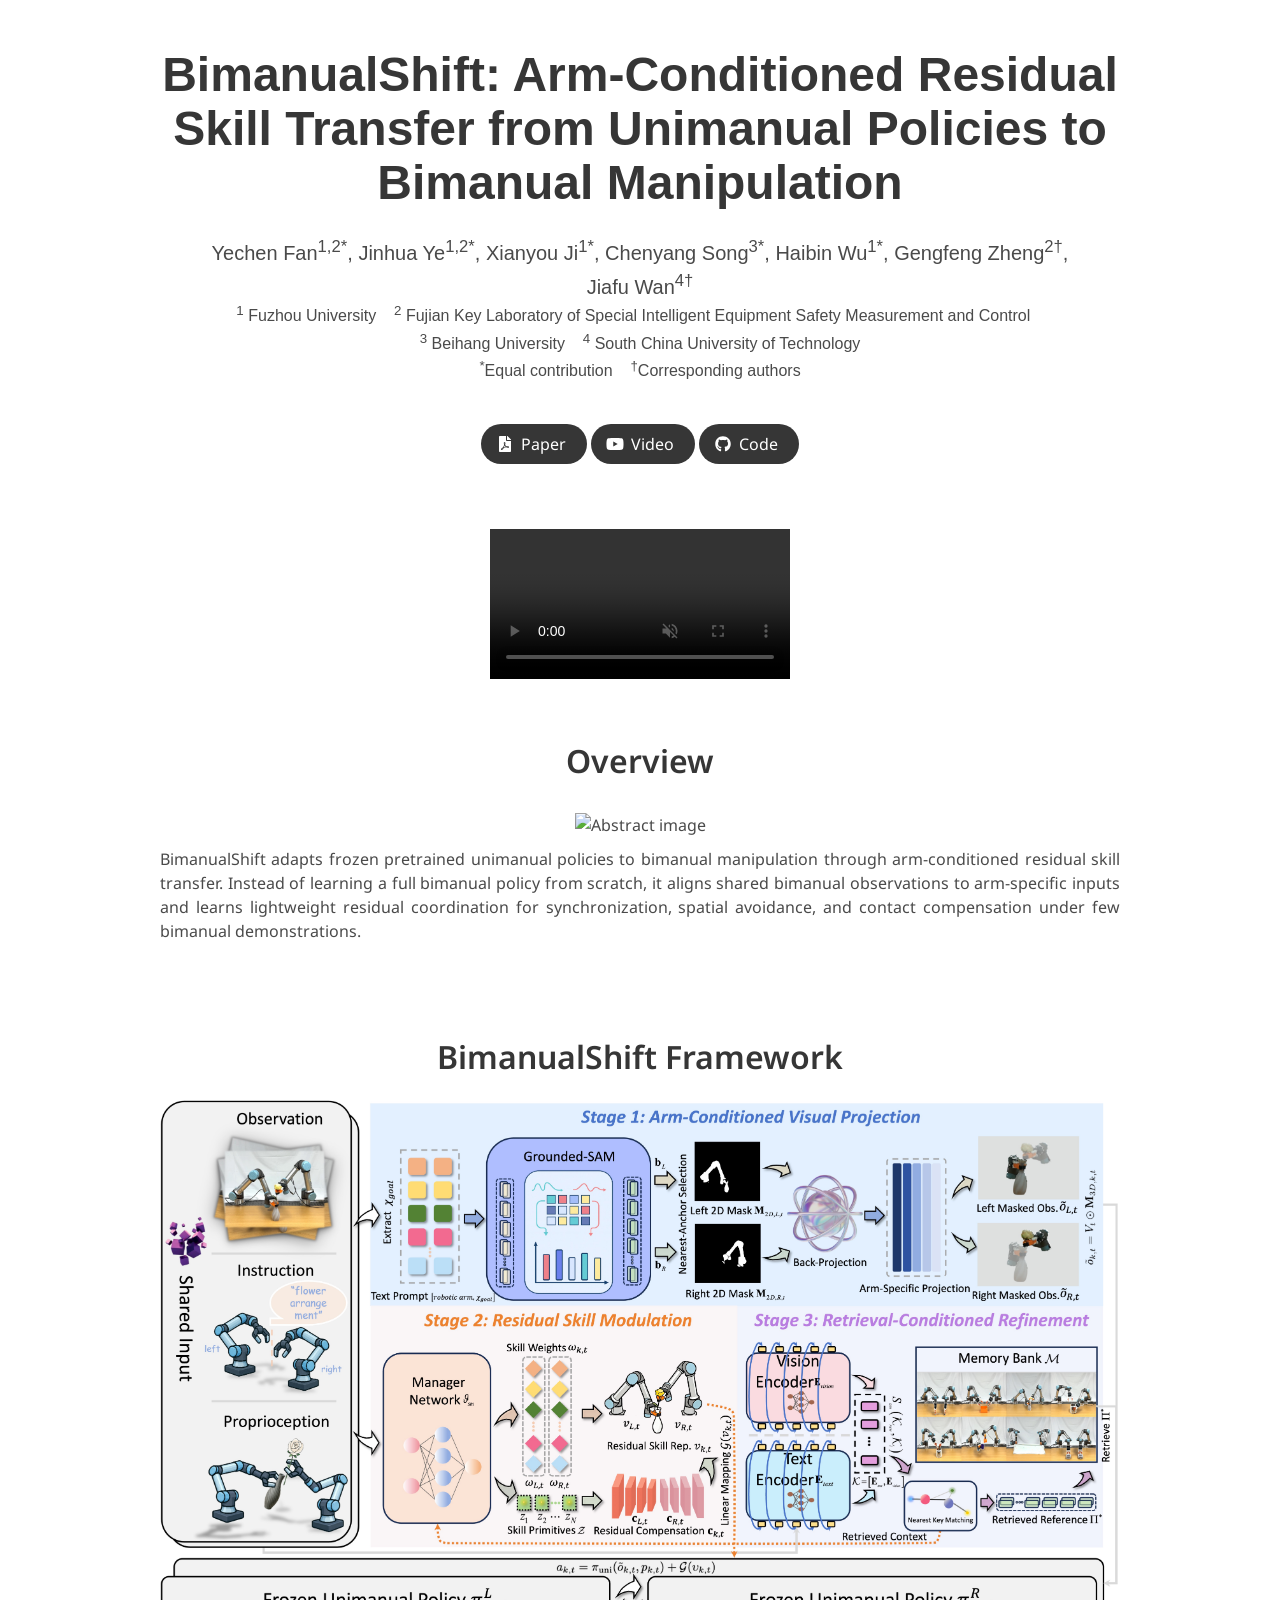
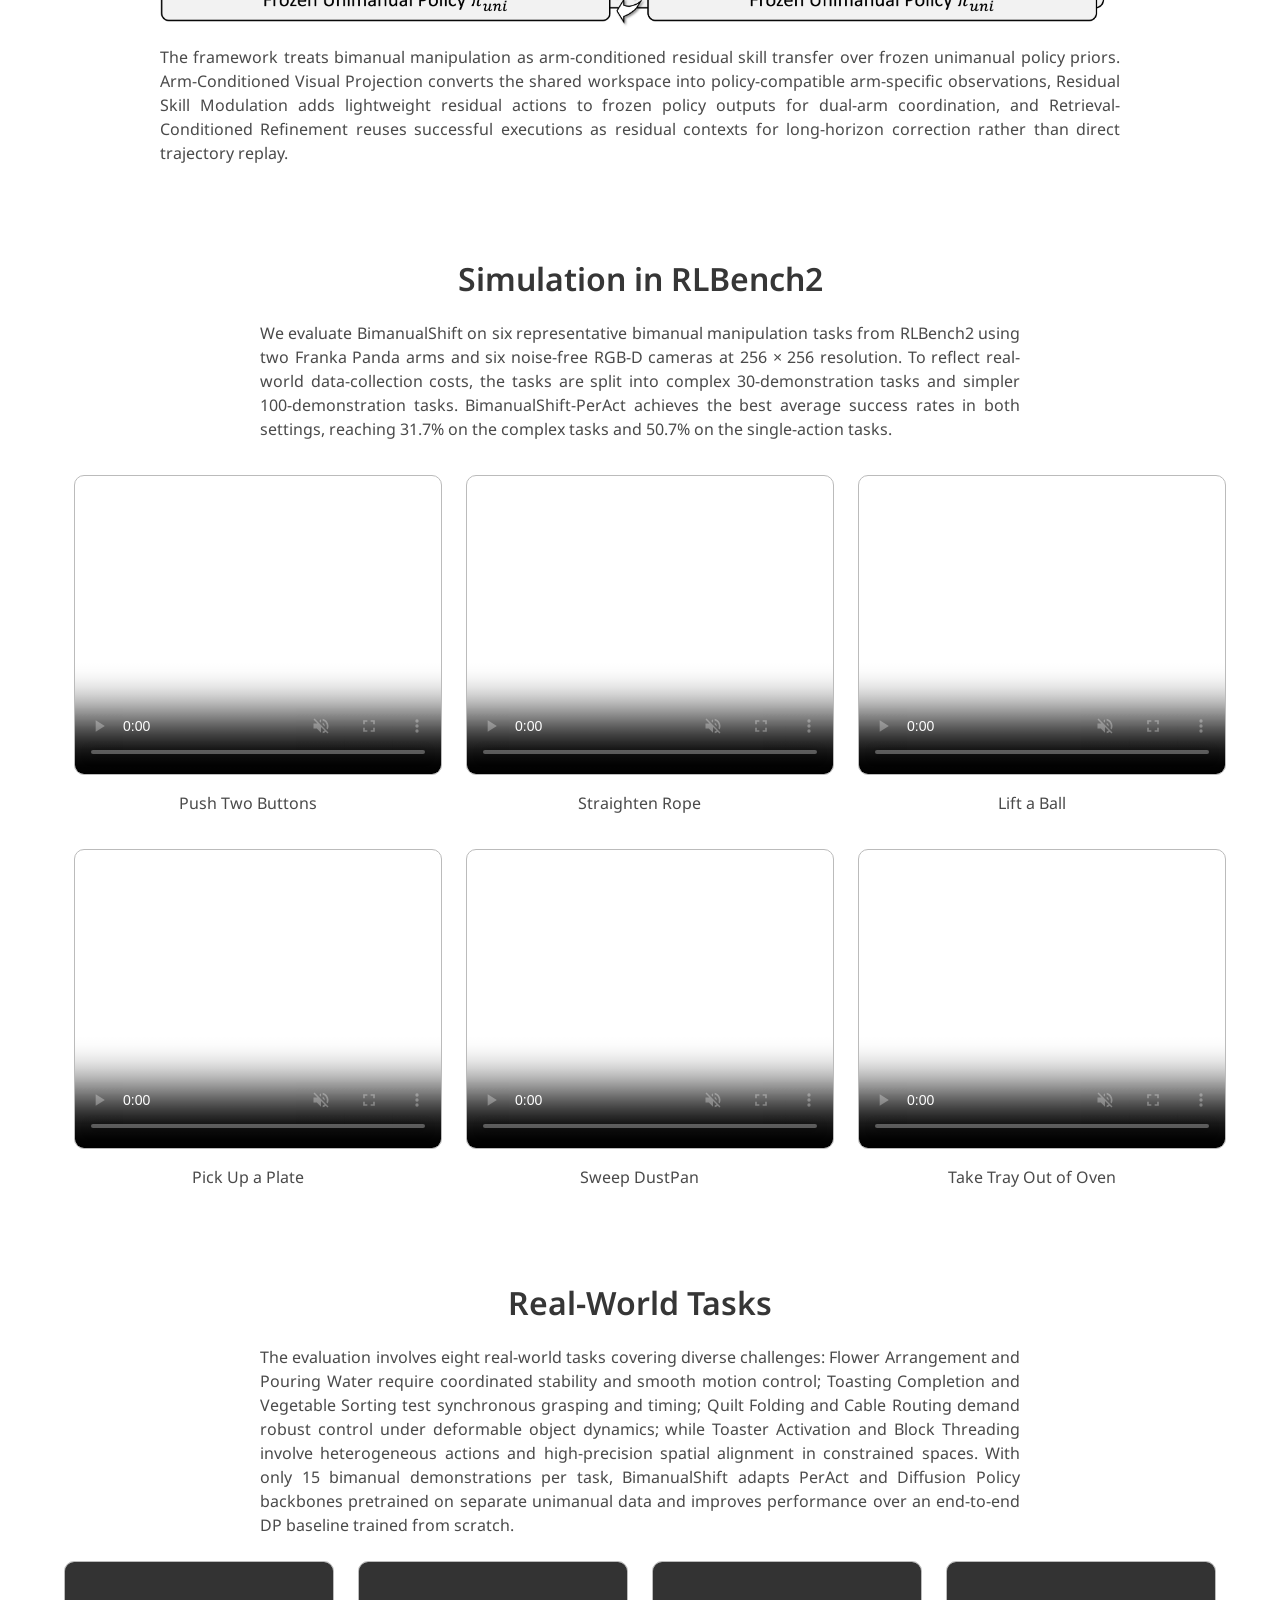
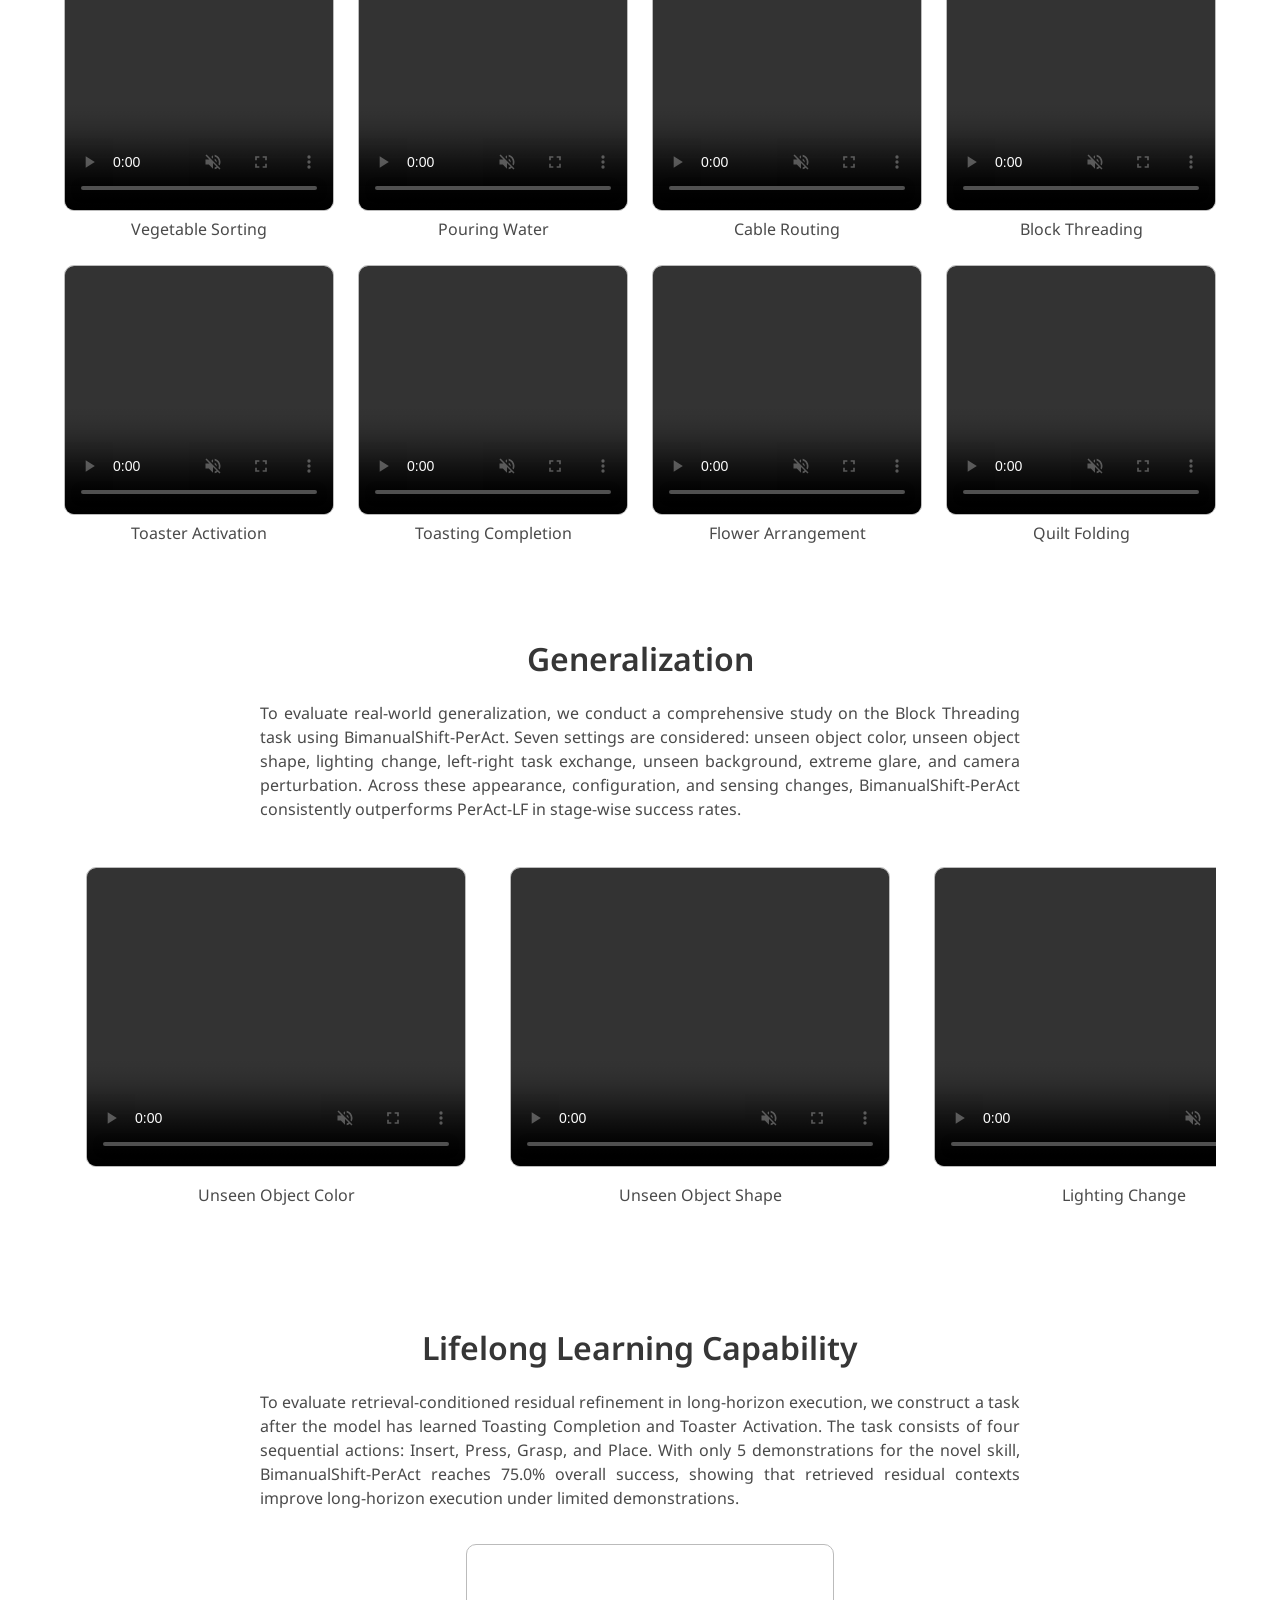
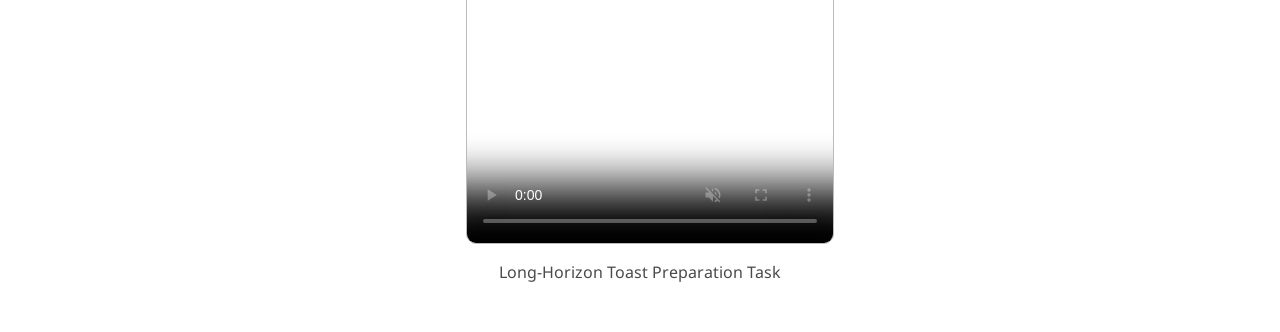
==== assets/Bift/index.html @ e6093a95 "Auto-scroll Bift generalization videos" ====
<!DOCTYPE html>
<html>

<head>
  <meta charset="utf-8">
  <meta name="description"
    content="BimanualShift: Arm-Conditioned Residual Skill Transfer from Unimanual Policies to Bimanual Manipulation">
  <meta name="viewport" content="width=device-width, initial-scale=1">
  <title>BimanualShift: Arm-Conditioned Residual Skill Transfer from Unimanual Policies to Bimanual Manipulation</title>

  <!-- Global site tag (gtag.js) - Google Analytics -->
  <script async src="https://www.googletagmanager.com/gtag/js?id=G-PYVRSFMDRL"></script>
  <script>
    window.dataLayer = window.dataLayer || [];

    function gtag() {
      dataLayer.push(arguments);
    }

    gtag('js', new Date());

    gtag('config', 'G-PYVRSFMDRL');
  </script>

  <link href="https://fonts.googleapis.com/css?family=Google+Sans|Noto+Sans|Castoro" rel="stylesheet">

  <link rel="stylesheet" href="./static/css/bulma.min.css">
  <link rel="stylesheet" href="./static/css/bulma-carousel.min.css">
  <link rel="stylesheet" href="./static/css/bulma-slider.min.css">
  <!-- <link rel="stylesheet" href="./static/css/fontawesome.all.min.css"> -->
  <link rel="stylesheet" href="https://cdn.jsdelivr.net/gh/jpswalsh/academicons@1/css/academicons.min.css">
  <link rel="stylesheet" href="./static/css/index.css">

  <script src="https://ajax.googleapis.com/ajax/libs/jquery/3.5.1/jquery.min.js"></script>
  <script defer src="./static/js/fontawesome.all.min.js"></script>
  <script src="./static/js/bulma-carousel.min.js"></script>
  <script src="./static/js/bulma-slider.min.js"></script>
  <script src="./static/js/index.js"></script>
</head>

<body>
  <section class="hero">
    <div class="hero-body">
      <div class="container is-max-desktop">
        <div class="columns is-centered">
          <div class="column has-text-centered">
            <h1 class="title is-1 publication-title">BimanualShift: Arm-Conditioned Residual Skill Transfer from Unimanual Policies to Bimanual Manipulation</h1>
            <div class="container">
              <div class="columns is-centered">
                <div class="column">
                  <div class="is-size-5 publication-authors has-text-centered">
                    <span class="author-block">
                      Yechen Fan<sup>1,2*</sup>,
                    </span>
                    <span class="author-block">
                      Jinhua Ye<sup>1,2*</sup>,
                    </span>
                    <span class="author-block">
                      Xianyou Ji<sup>1*</sup>,
                    </span>
                    <span class="author-block">
                      Chenyang Song<sup>3*</sup>,
                    </span>
                    <span class="author-block">
                      Haibin Wu<sup>1*</sup>,
                    </span>
                    <span class="author-block">
                      Gengfeng Zheng<sup>2†</sup>,
                    </span>
                    <span class="author-block">
                      Jiafu Wan<sup>4†</sup>
                    </span>
                  </div>
                  <div class="is-size-6 publication-authors">
                  <span class="author-block">
                    <sup>1</sup> Fuzhou University &nbsp;&nbsp;
                  </span>
                  <span class="author-block">
                    <sup>2</sup> Fujian Key Laboratory of Special Intelligent Equipment Safety Measurement and Control &nbsp;&nbsp;
                  </span>
                  <span class="author-block">
                    <sup>3</sup> Beihang University &nbsp;&nbsp;
                  </span>
                  <span class="author-block">
                    <sup>4</sup> South China University of Technology
                  </span>
                </div>
                <div class="is-size-6 publication-authors">
                  <span class="author-block">
                    <sup>*</sup>Equal contribution &nbsp;&nbsp;
                  </span>
                  <span class="author-block">
                    <sup>†</sup>Corresponding authors
                  </span>
                </div>
              </div>
            </div>
            <div class="column has-text-centered">
              <div class="publication-links">
                <!-- PDF Link. -->
                <span class="link-block">
                  <a href="" class="external-link button is-normal is-rounded is-dark">
                    <span class="icon">
                      <i class="fas fa-file-pdf"></i>
                    </span>
                    <span>Paper</span>
                  </a>
                </span>
                <span class="link-block">
                  <a href=""
                    class="external-link button is-normal is-rounded is-dark" target="_blank">
                    <span class="icon">
                        <i class="fab fa-youtube"></i>
                    </span>
                    <span>Video</span>
                  </a>
                </span>
                <!-- Code Link. -->
                <span class="link-block">
                  <a href="https://github.com/yechen056/BimanualShift" class="external-link button is-normal is-rounded is-dark">
                    <span class="icon">
                      <i class="fab fa-github"></i>
                    </span>
                    <span>Code</span>
                  </a>
                </span>
              </div>
            </div>
          </div>
        </div>
      </div>
    </div>
  </section>

  <section class="hero teaser">
    <div class="container is-max-desktop">
      <div class="hero-body" style="display: flex; justify-content: center; align-items: center;">
        <video style="width:100%; height:auto; margin: 0%;" controls muted loading="lazy" autoplay loop playsinline>
          <source src="./static/videos/demo.mp4" type="video/mp4">
        </video>
      </div>
    </div>
    </div>
  </section>

  <section class="section">
    <div class="container is-max-desktop">
      <div class="columns is-centered">
        <div class="column is-full">
          <h2 class="title is-3 has-text-centered">Overview</h2>
          <div style="display: flex; justify-content: center;">
            <div style="display: flex; justify-content: center;">
              <img src="./static/images/head.jpg" alt="Abstract image" style="max-width: 100%; height: auto; margin: 10px;">
            </div>
          </div>
          <p style="text-align: justify;">
            BimanualShift adapts frozen pretrained unimanual policies to bimanual manipulation through arm-conditioned residual skill transfer. Instead of learning a full bimanual policy from scratch, it aligns shared bimanual observations to arm-specific inputs and learns lightweight residual coordination for synchronization, spatial avoidance, and contact compensation under few bimanual demonstrations.
          </p>
        </div>
      </div>
    </div>
    <!--/ Abstract. -->
  </section>

  <section class="section">
    <div class="container is-max-desktop">
      <div class="columns is-centered">
        <div class="column is-full">
          <h2 class="title is-3 has-text-centered">BimanualShift Framework</h2>
          <div class="has-text-centered">
            <img src="./static/images/framework.jpg" alt="Framework" class="image is-fullwidth">
          </div>
          <p class="content has-text-justified mt-4">
            The framework treats bimanual manipulation as arm-conditioned residual skill transfer over frozen unimanual policy priors. Arm-Conditioned Visual Projection converts the shared workspace into policy-compatible arm-specific observations, Residual Skill Modulation adds lightweight residual actions to frozen policy outputs for dual-arm coordination, and Retrieval-Conditioned Refinement reuses successful executions as residual contexts for long-horizon correction rather than direct trajectory replay.
          </p>
        </div>
      </div>
    </div>
  </section>

  <section class="section">
      <div class="container">
        <h2 class="title is-3" style="text-align: center;">Simulation in RLBench2</h2>
        <div class="columns is-centered has-text-centered">
          <div class="column is-two-thirds">
            <div class="content has-text-justified">
              <p>
               We evaluate BimanualShift on six representative bimanual manipulation tasks from RLBench2 using two Franka Panda arms and six noise-free RGB-D cameras at 256 × 256 resolution. To reflect real-world data-collection costs, the tasks are split into complex 30-demonstration tasks and simpler 100-demonstration tasks. BimanualShift-PerAct achieves the best average success rates in both settings, reaching 31.7% on the complex tasks and 50.7% on the single-action tasks.
              </p>
            </div>
          </div>
        </div>
        <div class="columns is-centered">
          <div class="column is-one-third has-text-centered">
            <video controls autoplay loop muted playsinline src="./static/videos/Push Two Buttons.mp4" poster="./resources/loading-icon.gif" style="width: 380px; height: 300px; object-fit: cover; margin: 10px; border-radius: 10px; border: 1px solid #bbb;">></video>
            <h3 class="video-title">Push Two Buttons</h3>
          </div>
          <div class="column is-one-fourth has-text-centered">
            <video controls autoplay loop muted playsinline src="./static/videos/Straighten Rope.mp4" poster="./resources/loading-icon.gif" style="width: 380px; height: 300px; object-fit: cover; margin: 10px; border-radius: 10px; border: 1px solid #bbb;">></video>
            <h3 class="video-title">Straighten Rope</h3>
          </div>
          <div class="column is-one-fourth has-text-centered">
            <video controls autoplay loop muted playsinline src="./static/videos/Lift a Ball.mp4" poster="./resources/loading-icon.gif" style="width: 380px; height: 300px; object-fit: cover; margin: 10px; border-radius: 10px; border: 1px solid #bbb;">></video>
            <h3 class="video-title">Lift a Ball</h3>
          </div>
        </div>
        <div class="columns is-centered">
          <div class="column is-one-third has-text-centered">
            <video controls autoplay loop muted playsinline src="./static/videos/Pick Up a Plate.mp4" poster="./resources/loading-icon.gif" style="width: 380px; height: 300px; object-fit: cover; margin: 10px; border-radius: 10px; border: 1px solid #bbb;">></video>
            <h3 class="video-title">Pick Up a Plate</h3>
          </div>
          <div class="column is-one-fourth has-text-centered">
            <video controls autoplay loop muted playsinline src="./static/videos/Sweep DustPan.mp4" poster="./resources/loading-icon.gif" style="width: 380px; height: 300px; object-fit: cover; margin: 10px; border-radius: 10px; border: 1px solid #bbb;">></video>
            <h3 class="video-title">Sweep DustPan</h3>
          </div>
          <div class="column is-one-fourth has-text-centered">
            <video controls autoplay loop muted playsinline src="./static/videos/Take Tray Out of Oven.mp4" poster="./resources/loading-icon.gif" style="width: 380px; height: 300px; object-fit: cover; margin: 10px; border-radius: 10px; border: 1px solid #bbb;">></video>
            <h3 class="video-title">Take Tray Out of Oven</h3>
          </div>
        </div>
      </div>
  </section>

  <section class="section">
    <div class="container">
      <h2 class="title is-3" style="text-align: center;">Real-World Tasks</h2>
      <div class="columns is-centered has-text-centered">
        <div class="column is-two-thirds">
          <div class="content has-text-justified">
            <p>
            The evaluation involves eight real-world tasks covering diverse challenges: Flower Arrangement and Pouring Water require coordinated stability and smooth motion control; Toasting Completion and Vegetable Sorting test synchronous grasping and timing; Quilt Folding and Cable Routing demand robust control under deformable object dynamics; while Toaster Activation and Block Threading involve heterogeneous actions and high-precision spatial alignment in constrained spaces. With only 15 bimanual demonstrations per task, BimanualShift adapts PerAct and Diffusion Policy backbones pretrained on separate unimanual data and improves performance over an end-to-end DP baseline trained from scratch.
            </p>
          </div>
        </div>
      </div>
      <div class="columns is-multiline is-centered">
        
        <!-- 第一行 -->
        <div class="column is-one-quarter has-text-centered">
          <video controls autoplay loop muted playsinline style="width: 100%; height: 250px; object-fit: cover; border-radius: 10px; border: 1px solid #bbb;">
            <source src="./static/videos/1_1.mp4" type="video/mp4">
            Your browser does not support the video tag.
          </video>
          <p>Vegetable Sorting</p>
        </div>
        <div class="column is-one-quarter has-text-centered">
          <video controls autoplay loop muted playsinline style="width: 100%; height: 250px; object-fit: cover; border-radius: 10px; border: 1px solid #bbb;">
            <source src="./static/videos/2_1.mp4" type="video/mp4">
            Your browser does not support the video tag.
          </video>
          <p>Pouring Water</p>
        </div>
        <div class="column is-one-quarter has-text-centered">
          <video controls autoplay loop muted playsinline style="width: 100%; height: 250px; object-fit: cover; border-radius: 10px; border: 1px solid #bbb;">
            <source src="./static/videos/3_1.mp4" type="video/mp4">
            Your browser does not support the video tag.
          </video>
          <p>Cable Routing</p>
        </div>
        <div class="column is-one-quarter has-text-centered">
          <video controls autoplay loop muted playsinline style="width: 100%; height: 250px; object-fit: cover; border-radius: 10px; border: 1px solid #bbb;">
            <source src="./static/videos/4_1.mp4" type="video/mp4">
            Your browser does not support the video tag.
          </video>
          <p>Block Threading</p>
        </div>

        <!-- 第二行 -->
        <div class="column is-one-quarter has-text-centered">
          <video controls autoplay loop muted playsinline style="width: 100%; height: 250px; object-fit: cover; border-radius: 10px; border: 1px solid #bbb;">
            <source src="./static/videos/5_1.mp4" type="video/mp4">
            Your browser does not support the video tag.
          </video>
          <p>Toaster Activation</p>
        </div>
        <div class="column is-one-quarter has-text-centered">
          <video controls autoplay loop muted playsinline style="width: 100%; height: 250px; object-fit: cover; border-radius: 10px; border: 1px solid #bbb;">
            <source src="./static/videos/6_1.mp4" type="video/mp4">
            Your browser does not support the video tag.
          </video>
          <p>Toasting Completion</p>
        </div>
        <div class="column is-one-quarter has-text-centered">
          <video controls autoplay loop muted playsinline style="width: 100%; height: 250px; object-fit: cover; border-radius: 10px; border: 1px solid #bbb;">
            <source src="./static/videos/7_1.mp4" type="video/mp4">
            Your browser does not support the video tag.
          </video>
          <p>Flower Arrangement</p>
        </div>
        <div class="column is-one-quarter has-text-centered">
          <video controls autoplay loop muted playsinline style="width: 100%; height: 250px; object-fit: cover; border-radius: 10px; border: 1px solid #bbb;">
            <source src="./static/videos/8_1.mp4" type="video/mp4">
            Your browser does not support the video tag.
          </video>
          <p>Quilt Folding</p>
        </div>
      </div>
    </div>
  </section>
  <section class="section">
    <div class="container">
      <h2 class="title is-3" style="text-align: center;">Generalization</h2>
      <div class="columns is-centered has-text-centered">
        <div class="column is-two-thirds">
          <div class="content has-text-justified">
            <p>
              To evaluate real-world generalization, we conduct a comprehensive study on the Block Threading task using BimanualShift-PerAct. Seven settings are considered: unseen object color, unseen object shape, lighting change, left-right task exchange, unseen background, extreme glare, and camera perturbation. Across these appearance, configuration, and sensing changes, BimanualShift-PerAct consistently outperforms PerAct-LF in stage-wise success rates.
            </p>
          </div>
        </div>
      </div>
      <div class="scroll-container">
        <div class="scroll-track">
          <div class="column is-narrow has-text-centered">
            <video controls autoplay loop muted playsinline  style="width: 380px; height: 300px; object-fit: cover; margin: 10px; border-radius: 10px; border: 1px solid #bbb;">
              <source src="./static/videos/9_1.mp4" type="video/mp4">
              Your browser does not support the video tag.
            </video>
            <p>Unseen Object Color</p>
          </div>
          <div class="column is-narrow has-text-centered">
            <video controls autoplay loop muted playsinline  style="width: 380px; height: 300px; object-fit: cover; margin: 10px; border-radius: 10px; border: 1px solid #bbb;">
              <source src="./static/videos/10_1.mp4" type="video/mp4">
              Your browser does not support the video tag.
            </video>
            <p>Unseen Object Shape</p>
          </div>
          <div class="column is-narrow has-text-centered">
            <video controls autoplay loop muted playsinline  style="width: 380px; height: 300px; object-fit: cover; margin: 10px; border-radius: 10px; border: 1px solid #bbb;">
              <source src="./static/videos/11_1.mp4" type="video/mp4">
              Your browser does not support the video tag.
            </video>
            <p>Lighting Change</p>
          </div>
          <div class="column is-narrow has-text-centered">
            <video controls autoplay loop muted playsinline  style="width: 380px; height: 300px; object-fit: cover; margin: 10px; border-radius: 10px; border: 1px solid #bbb;">
              <source src="./static/videos/12_1.mp4" type="video/mp4">
              Your browser does not support the video tag.
            </video>
            <p>Left-Right Task Exchange</p>
          </div>
          <div class="column is-narrow has-text-centered">
            <video controls autoplay loop muted playsinline  style="width: 380px; height: 300px; object-fit: cover; margin: 10px; border-radius: 10px; border: 1px solid #bbb;">
              <source src="./static/videos/13_1.mp4" type="video/mp4">
              Your browser does not support the video tag.
            </video>
            <p>Unseen Background</p>
          </div>
          <div class="column is-narrow has-text-centered">
            <video controls autoplay loop muted playsinline  style="width: 380px; height: 300px; object-fit: cover; margin: 10px; border-radius: 10px; border: 1px solid #bbb;">
              <source src="./static/videos/14_1.mp4" type="video/mp4">
              Your browser does not support the video tag.
            </video>
            <p>Extreme Glare</p>
          </div>
          <div class="column is-narrow has-text-centered">
            <video controls autoplay loop muted playsinline  style="width: 380px; height: 300px; object-fit: cover; margin: 10px; border-radius: 10px; border: 1px solid #bbb;">
              <source src="./static/videos/15_1.mp4" type="video/mp4">
              Your browser does not support the video tag.
            </video>
            <p>Camera Perturbation</p>
          </div>
          <div class="column is-narrow has-text-centered" aria-hidden="true">
            <video controls autoplay loop muted playsinline  style="width: 380px; height: 300px; object-fit: cover; margin: 10px; border-radius: 10px; border: 1px solid #bbb;">
              <source src="./static/videos/9_1.mp4" type="video/mp4">
              Your browser does not support the video tag.
            </video>
            <p>Unseen Object Color</p>
          </div>
          <div class="column is-narrow has-text-centered" aria-hidden="true">
            <video controls autoplay loop muted playsinline  style="width: 380px; height: 300px; object-fit: cover; margin: 10px; border-radius: 10px; border: 1px solid #bbb;">
              <source src="./static/videos/10_1.mp4" type="video/mp4">
              Your browser does not support the video tag.
            </video>
            <p>Unseen Object Shape</p>
          </div>
          <div class="column is-narrow has-text-centered" aria-hidden="true">
            <video controls autoplay loop muted playsinline  style="width: 380px; height: 300px; object-fit: cover; margin: 10px; border-radius: 10px; border: 1px solid #bbb;">
              <source src="./static/videos/11_1.mp4" type="video/mp4">
              Your browser does not support the video tag.
            </video>
            <p>Lighting Change</p>
          </div>
          <div class="column is-narrow has-text-centered" aria-hidden="true">
            <video controls autoplay loop muted playsinline  style="width: 380px; height: 300px; object-fit: cover; margin: 10px; border-radius: 10px; border: 1px solid #bbb;">
              <source src="./static/videos/12_1.mp4" type="video/mp4">
              Your browser does not support the video tag.
            </video>
            <p>Left-Right Task Exchange</p>
          </div>
          <div class="column is-narrow has-text-centered" aria-hidden="true">
            <video controls autoplay loop muted playsinline  style="width: 380px; height: 300px; object-fit: cover; margin: 10px; border-radius: 10px; border: 1px solid #bbb;">
              <source src="./static/videos/13_1.mp4" type="video/mp4">
              Your browser does not support the video tag.
            </video>
            <p>Unseen Background</p>
          </div>
          <div class="column is-narrow has-text-centered" aria-hidden="true">
            <video controls autoplay loop muted playsinline  style="width: 380px; height: 300px; object-fit: cover; margin: 10px; border-radius: 10px; border: 1px solid #bbb;">
              <source src="./static/videos/14_1.mp4" type="video/mp4">
              Your browser does not support the video tag.
            </video>
            <p>Extreme Glare</p>
          </div>
          <div class="column is-narrow has-text-centered" aria-hidden="true">
            <video controls autoplay loop muted playsinline  style="width: 380px; height: 300px; object-fit: cover; margin: 10px; border-radius: 10px; border: 1px solid #bbb;">
              <source src="./static/videos/15_1.mp4" type="video/mp4">
              Your browser does not support the video tag.
            </video>
            <p>Camera Perturbation</p>
          </div>
        </div>
        </div>
      </div>
    </div>
  </section>

  <section class="section">
    <div class="container">
      <h2 class="title is-3" style="text-align: center;">Lifelong Learning Capability</h2>
      <div class="columns is-centered has-text-centered">
        <div class="column is-two-thirds">
          <div class="content has-text-justified">
            <p>
              To evaluate retrieval-conditioned residual refinement in long-horizon execution, we construct a task after the model has learned Toasting Completion and Toaster Activation. The task consists of four sequential actions: Insert, Press, Grasp, and Place. With only 5 demonstrations for the novel skill, BimanualShift-PerAct reaches 75.0% overall success, showing that retrieved residual contexts improve long-horizon execution under limited demonstrations.
            </p>
          </div>
        </div>
      </div>
      <div class="columns is-centered">
        <div class="column is-one-third has-text-centered">
          <video controls autoplay loop muted playsinline src="./static/videos/16_1.mp4" poster="./resources/loading-icon.gif" style="width: 380px; height: 300px; object-fit: cover; margin: 10px; border-radius: 10px; border: 1px solid #bbb;">></video>
          <h3 class="video-title">Long-Horizon Toast Preparation Task</h3>
        </div>
      </div>
    </div>
  </section>

<!-- <section class="section" id="BibTeX">
    <div class="container is-max-desktop content">
        <h2 class="title">Citation</h2>
        If you find our work helpful, please cite us:
        <div style="position: relative;">
            <pre><code id="bibtex-code">@article{liu2024rdt,
    title={RDT-1B: a Diffusion Foundation Model for Bimanual Manipulation},
    author={Liu, Songming and Wu, Lingxuan and Li, Bangguo and Tan, Hengkai and Chen, Huayu and Wang, Zhengyi and Xu, Ke and Su, Hang and Zhu, Jun},
    journal={arXiv preprint arXiv:2410.07864},
    year={2024}
}</code></pre>
            <button onclick="copyToClipboard()" style="position: absolute; top: 5px; right: 5px; background: none; border: none; cursor: pointer;">
                粘贴图标，可以使用Font Awesome 图标库
                <i class="fa fa-paste" aria-hidden="true"></i>
            </button>
        </div>
        Thank you!
    </div>
</section> -->

<link rel="stylesheet" href="https://cdnjs.cloudflare.com/ajax/libs/font-awesome/6.0.0-beta3/css/all.min.css">

<script>
function copyToClipboard() {
    var copyText = document.getElementById("bibtex-code").innerText;
    navigator.clipboard.writeText(copyText).then(function() {
        alert("Copied to clipboard!");
    }, function(err) {
        console.error('Unable to copy text:', err);
    });
}
</script>

  <!-- <footer class="footer">
    <div class="container">
      <div class="content has-text-centered">
        <p>We borrowed the page template from <a href="https://nerfies.github.io/"><span class="dnerf">Nerfies</span></a>.</p>
      </div>
    </div>
  </footer> -->

</body>

</html>
---- assets/Bift/static/css/index.css ----
body {
  font-family: 'Noto Sans', sans-serif;
}


.footer a {
    /*font-size: 25px;*/
    color: #000;
}

.large-font {
    font-size: 25px;
}

.link-block a {
    margin-top: 5px;
    margin-bottom: 5px;
}

.dnerf {
  font-variant: small-caps;
}


.teaser .hero-body {
  padding-top: 0;
  padding-bottom: 1rem;
}

.teaser {
  font-family: 'Google Sans', sans-serif;
}


.publication-title {
}

.publication-banner {
  max-height: parent;

}

.publication-banner video {
  position: relative;
  left: auto;
  top: auto;
  transform: none;
  object-fit: fit;
}

.publication-header .hero-body {
}

.publication-title {
    font-family: 'Google Sans', sans-serif;
}

.publication-authors {
    font-family: 'Google Sans', sans-serif;
}

.publication-venue {
    color: #555;
    width: fit-content;
    font-weight: bold;
}

.publication-awards {
    color: #ff3860;
    width: fit-content;
    font-weight: bolder;
}

.publication-authors {
}

.publication-authors a {
   color: hsl(204, 86%, 53%) !important;
}

.publication-authors a:hover {
    text-decoration: underline;
}

.author-block {
  display: inline-block;
}

.publication-banner img {
}

.publication-authors {
  /*color: #4286f4;*/
}

.publication-video {
    position: relative;
    width: 95%;
    height: 0;
    padding-bottom: 53%;
    margin: auto;
    overflow: hidden;
    border: 2px solid #bbb;
    border-radius: 10px !important;
}

.publication-video iframe {
    position: absolute;
    top: 0;
    left: 0;
    width: 100%;
    height: 100%;
}

.publication-body img {
}

.results-carousel {
  overflow: hidden;
}

.results-carousel .item {
  margin: 5px;
  overflow: hidden;
  border: 1px solid #bbb;
  border-radius: 10px;
  padding: 0;
  font-size: 0;
}

.results-carousel video {
  margin: 0;
}


.interpolation-panel {
  background: #f5f5f5;
  border-radius: 10px;
  padding-top: 25px;
  padding-bottom: 25px;
  padding-left: 15px;
  padding-right: 15px;
}

.interpolation-panel .interpolation-image {
  width: 100%;
  border-radius: 5px;
}

.interpolation-video-column {
}

.interpolation-panel .slider {
  margin: 0 !important;
}

.interpolation-panel .slider {
  margin: 0 !important;
}

#interpolation-image-wrapper {
  width: 100%;
}
#interpolation-image-wrapper img {
  border-radius: 5px;
}

.bottom_buttons[disabled] {
  opacity: .4;
}

.brmod {
  display: block;
  margin-top: 0.5em;
}

.scroll-container {
  overflow: hidden;
  padding-bottom: 15px;
}

.scroll-track {
  display: flex;
  width: max-content;
  animation: bift-scroll-left 90s linear infinite;
}

.scroll-container:hover .scroll-track {
  animation-play-state: paused;
}

.scroll-container .column {
  flex-shrink: 0;
}

@keyframes bift-scroll-left {
  from {
    transform: translateX(0);
  }

  to {
    transform: translateX(-50%);
  }
}

@media (prefers-reduced-motion: reduce) {
  .scroll-container {
    overflow-x: auto;
  }

  .scroll-track {
    animation: none;
  }

  .scroll-track [aria-hidden="true"] {
    display: none;
  }
}

.author-line {
  margin-bottom: 0.45rem;
}

.affiliation-line {
  margin-top: 0.25rem;
  margin-bottom: 0.35rem;
}

.note-line {
  margin-top: 0.2rem;
  font-size: 0.9rem;
}
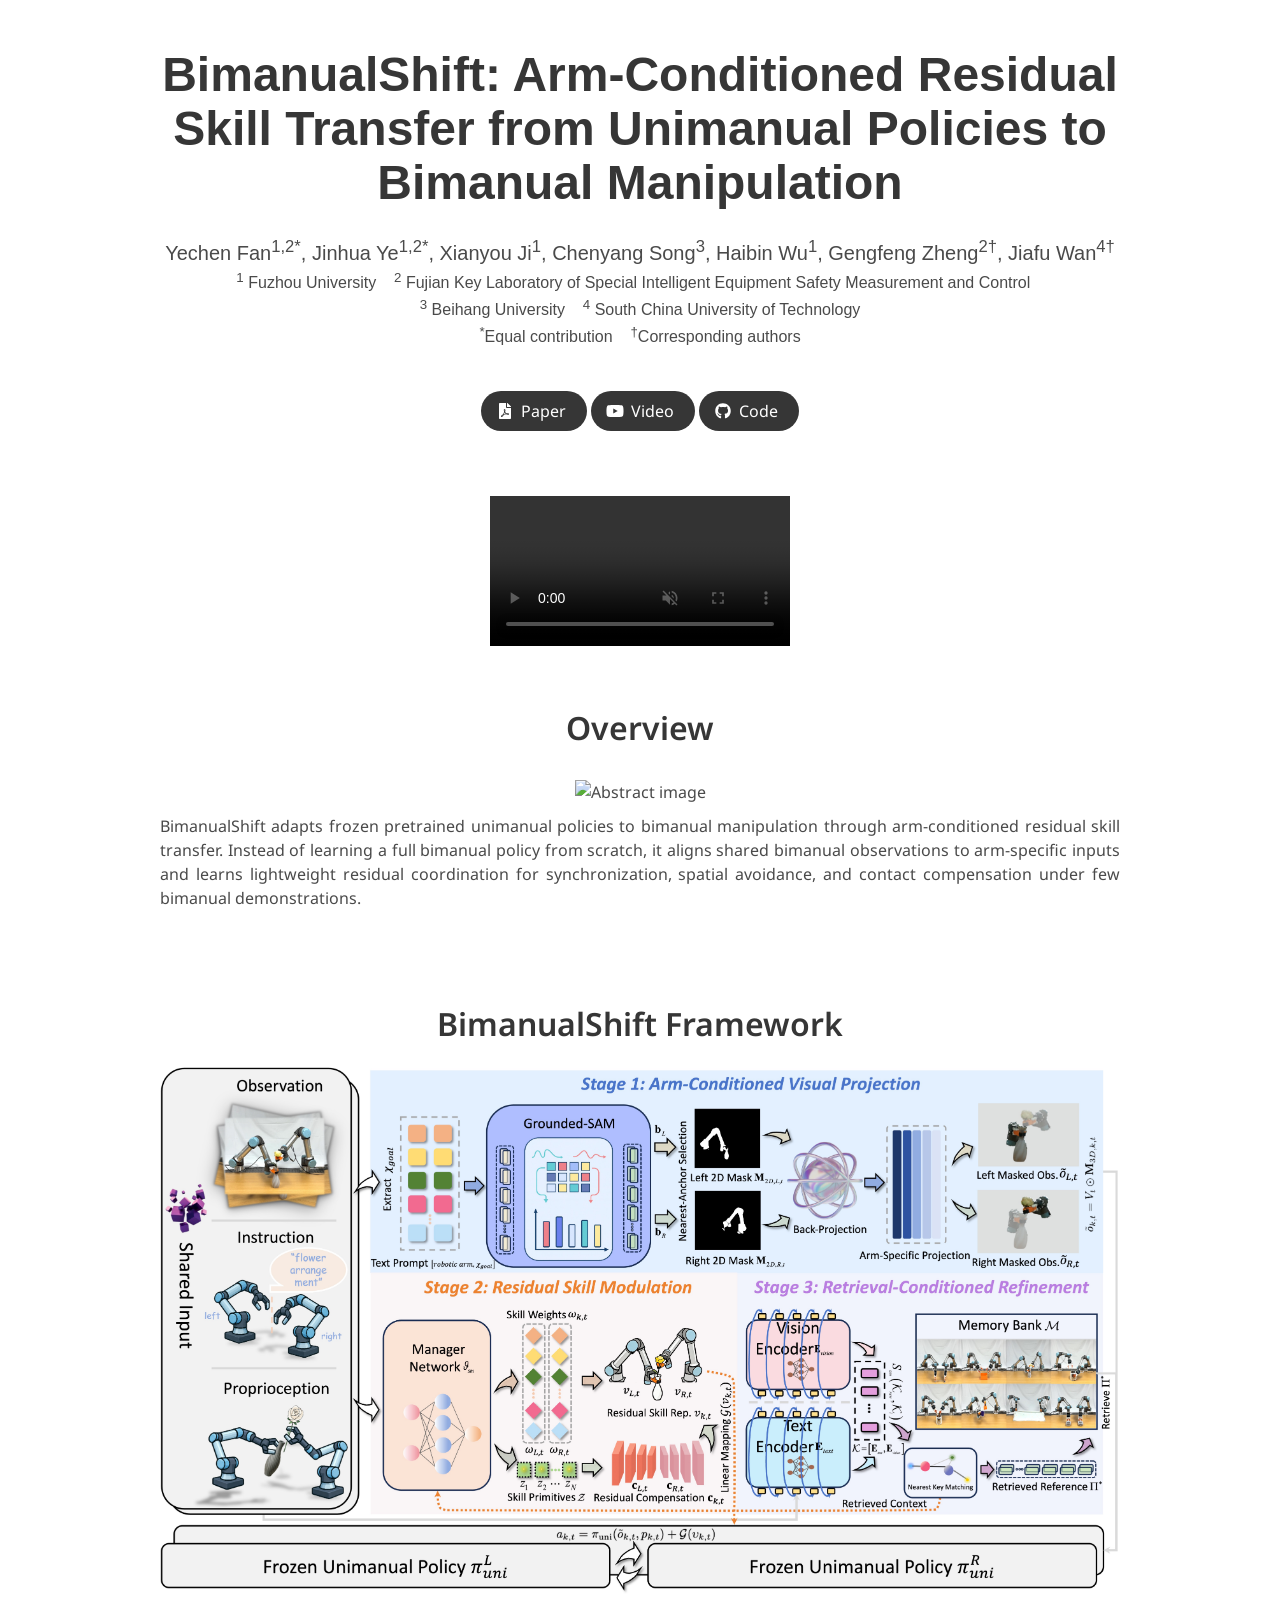
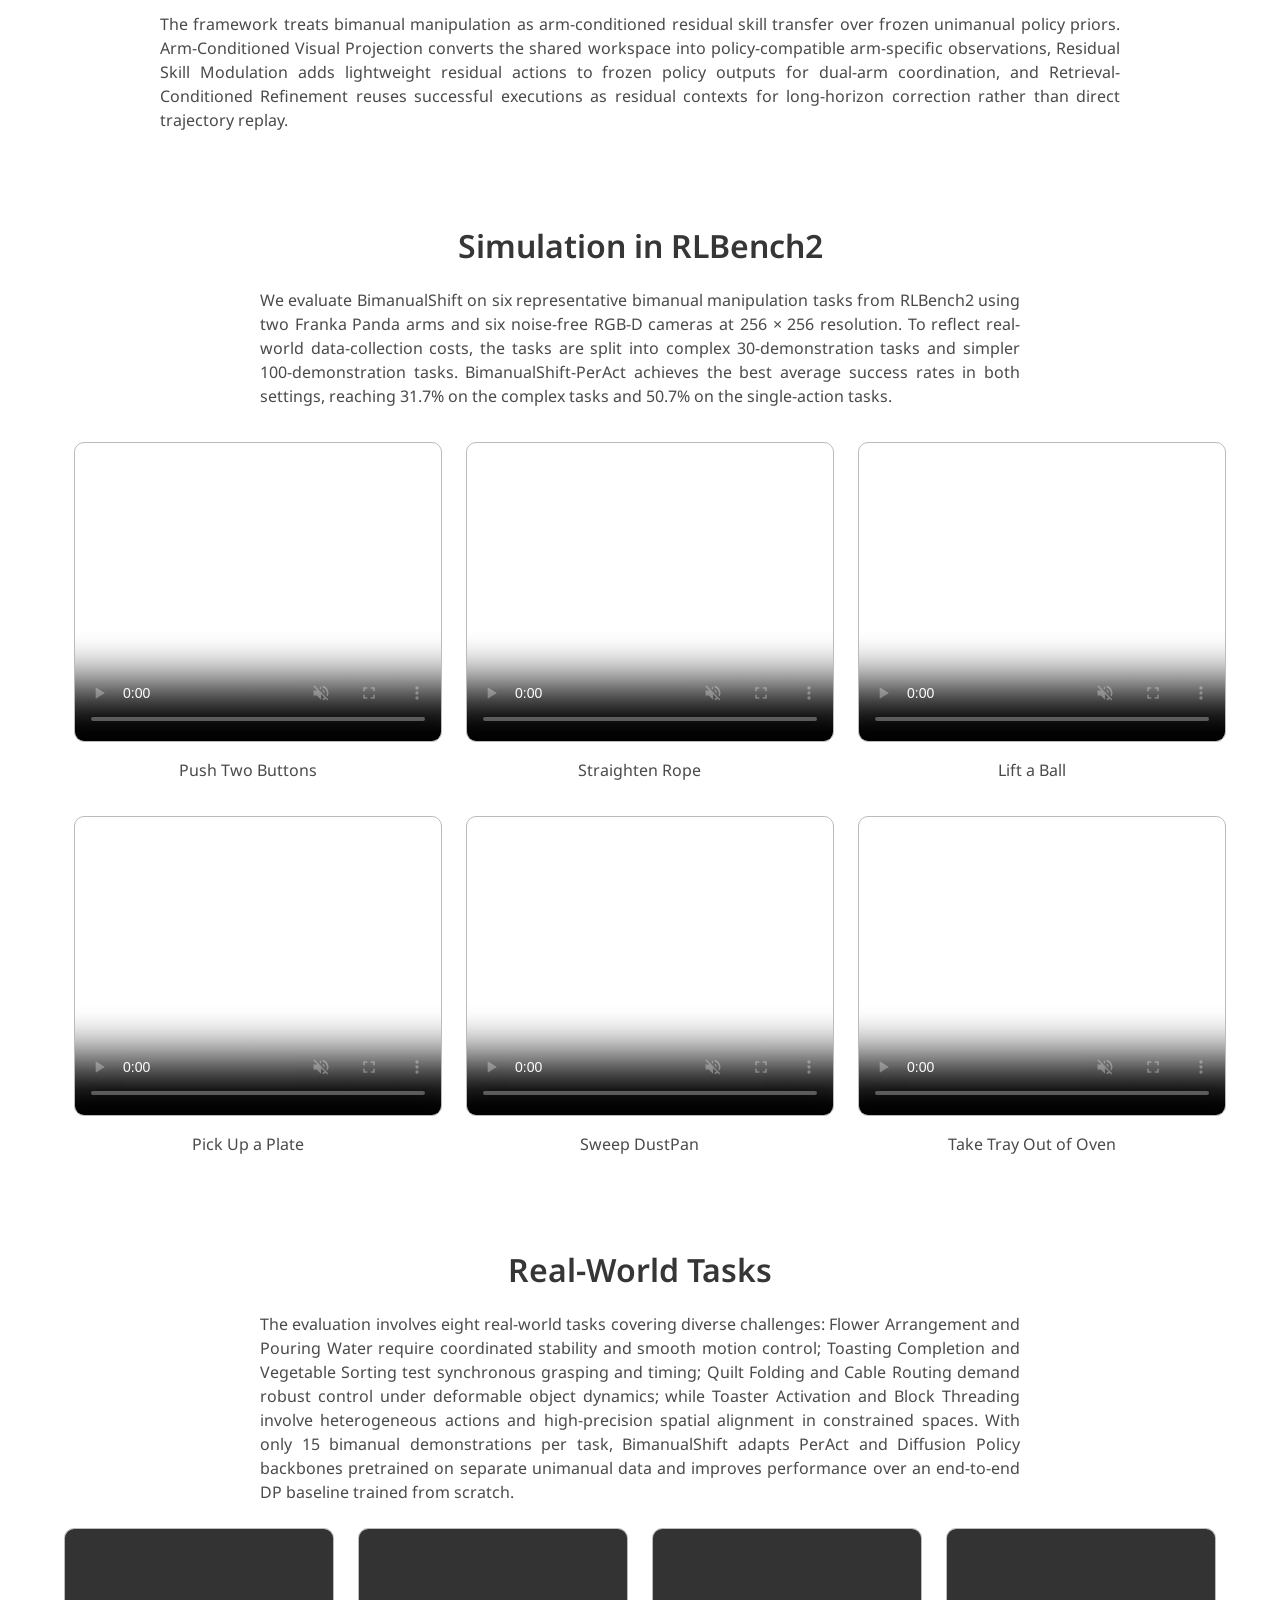
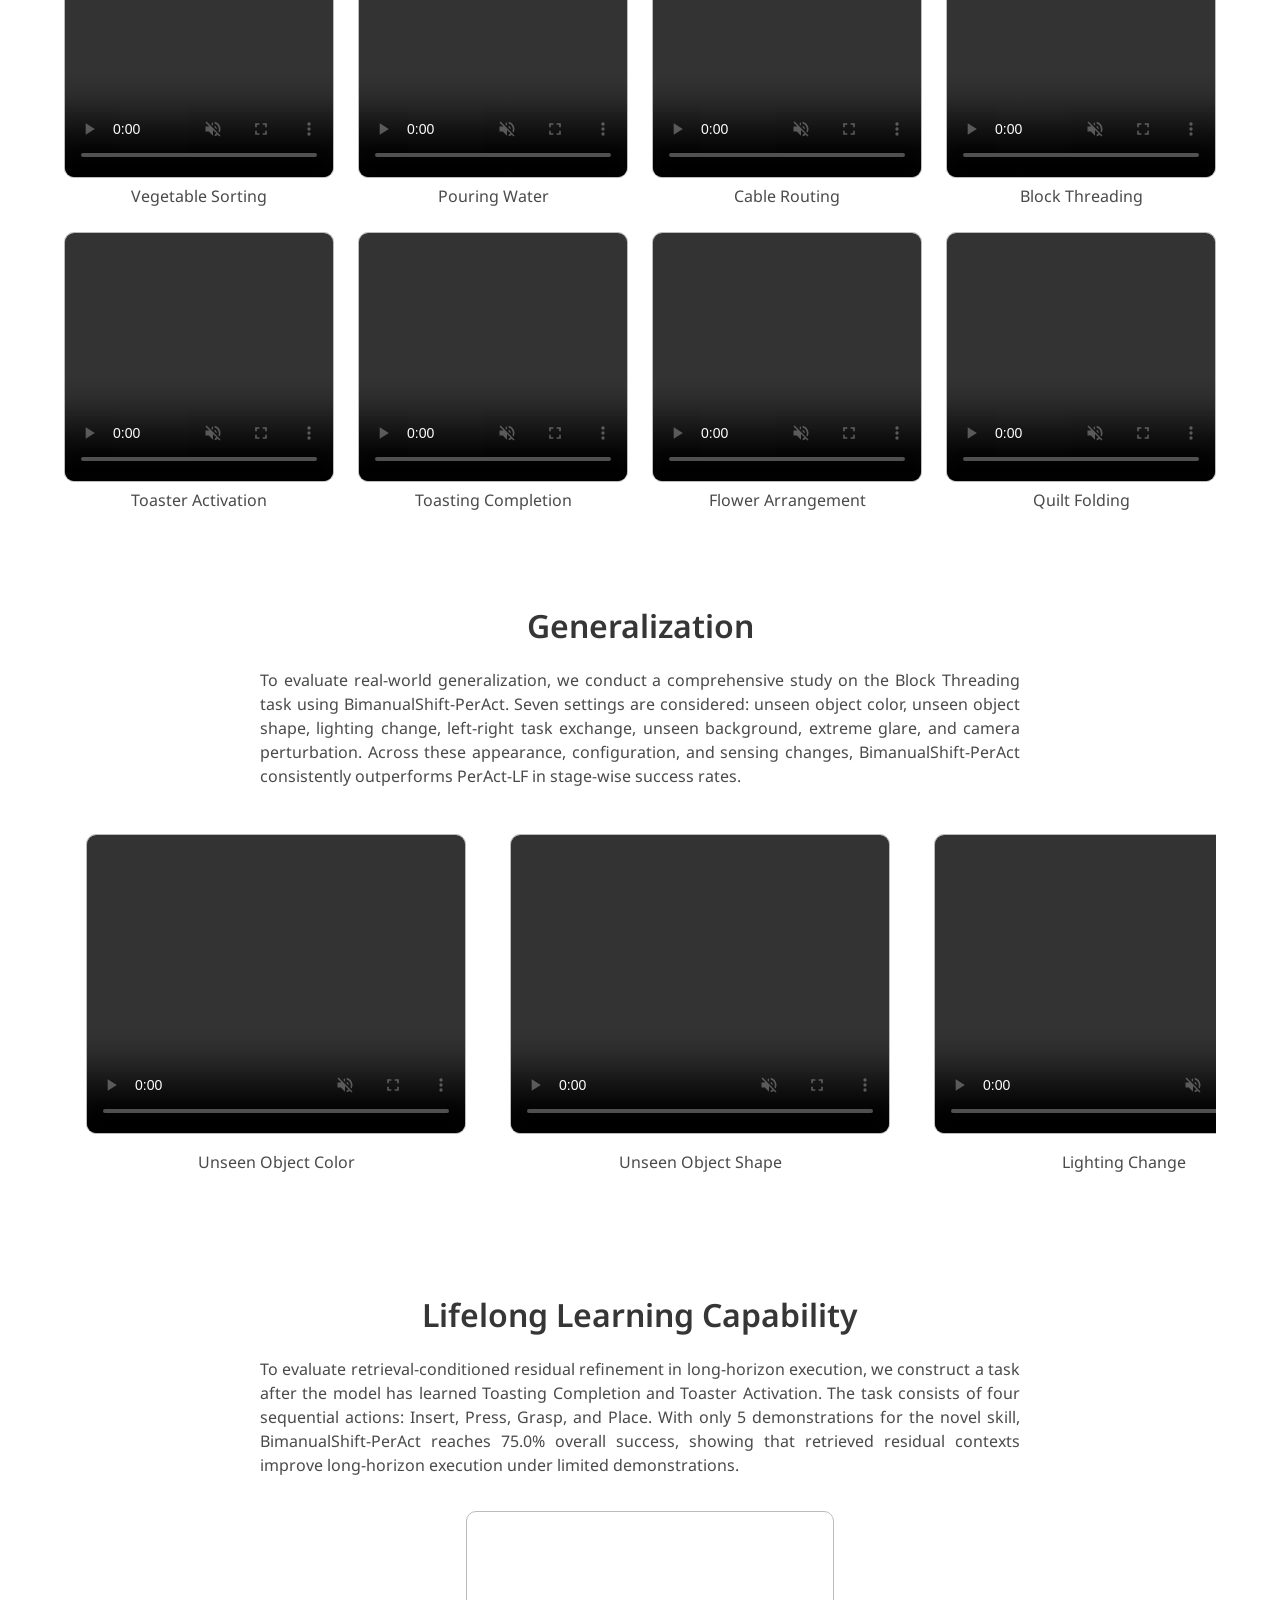
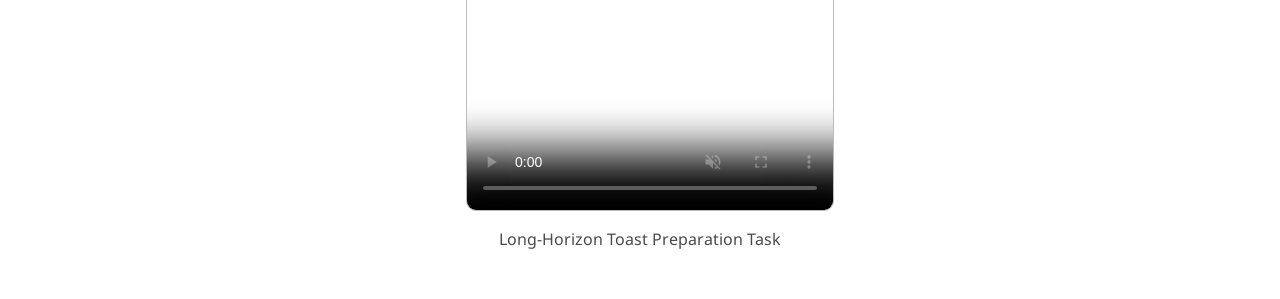
==== commit 79eef329: "Fix Bift equal contribution markers" ====
--- a/assets/Bift/index.html
+++ b/assets/Bift/index.html
@@ -56,13 +56,13 @@
                       Jinhua Ye<sup>1,2*</sup>,
                     </span>
                     <span class="author-block">
-                      Xianyou Ji<sup>1*</sup>,
-                    </span>
-                    <span class="author-block">
-                      Chenyang Song<sup>3*</sup>,
-                    </span>
-                    <span class="author-block">
-                      Haibin Wu<sup>1*</sup>,
+                      Xianyou Ji<sup>1</sup>,
+                    </span>
+                    <span class="author-block">
+                      Chenyang Song<sup>3</sup>,
+                    </span>
+                    <span class="author-block">
+                      Haibin Wu<sup>1</sup>,
                     </span>
                     <span class="author-block">
                       Gengfeng Zheng<sup>2†</sup>,
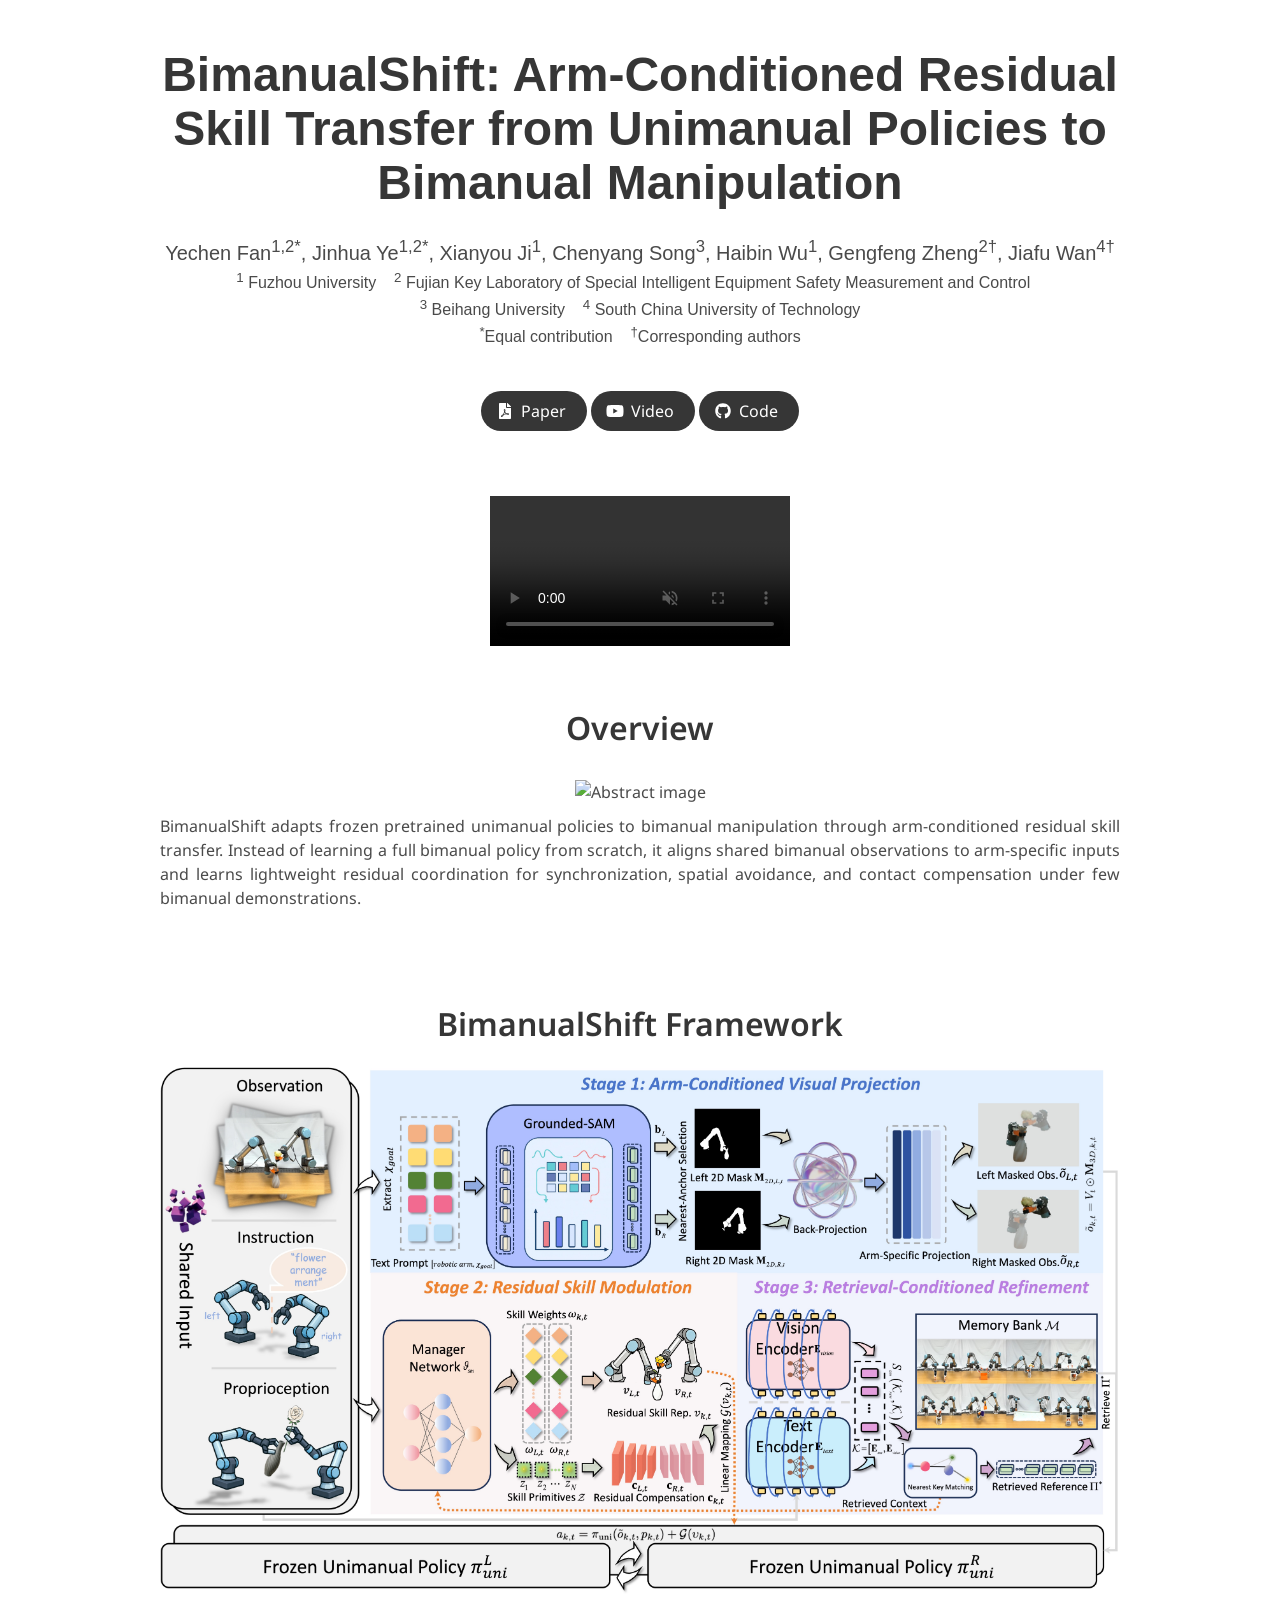
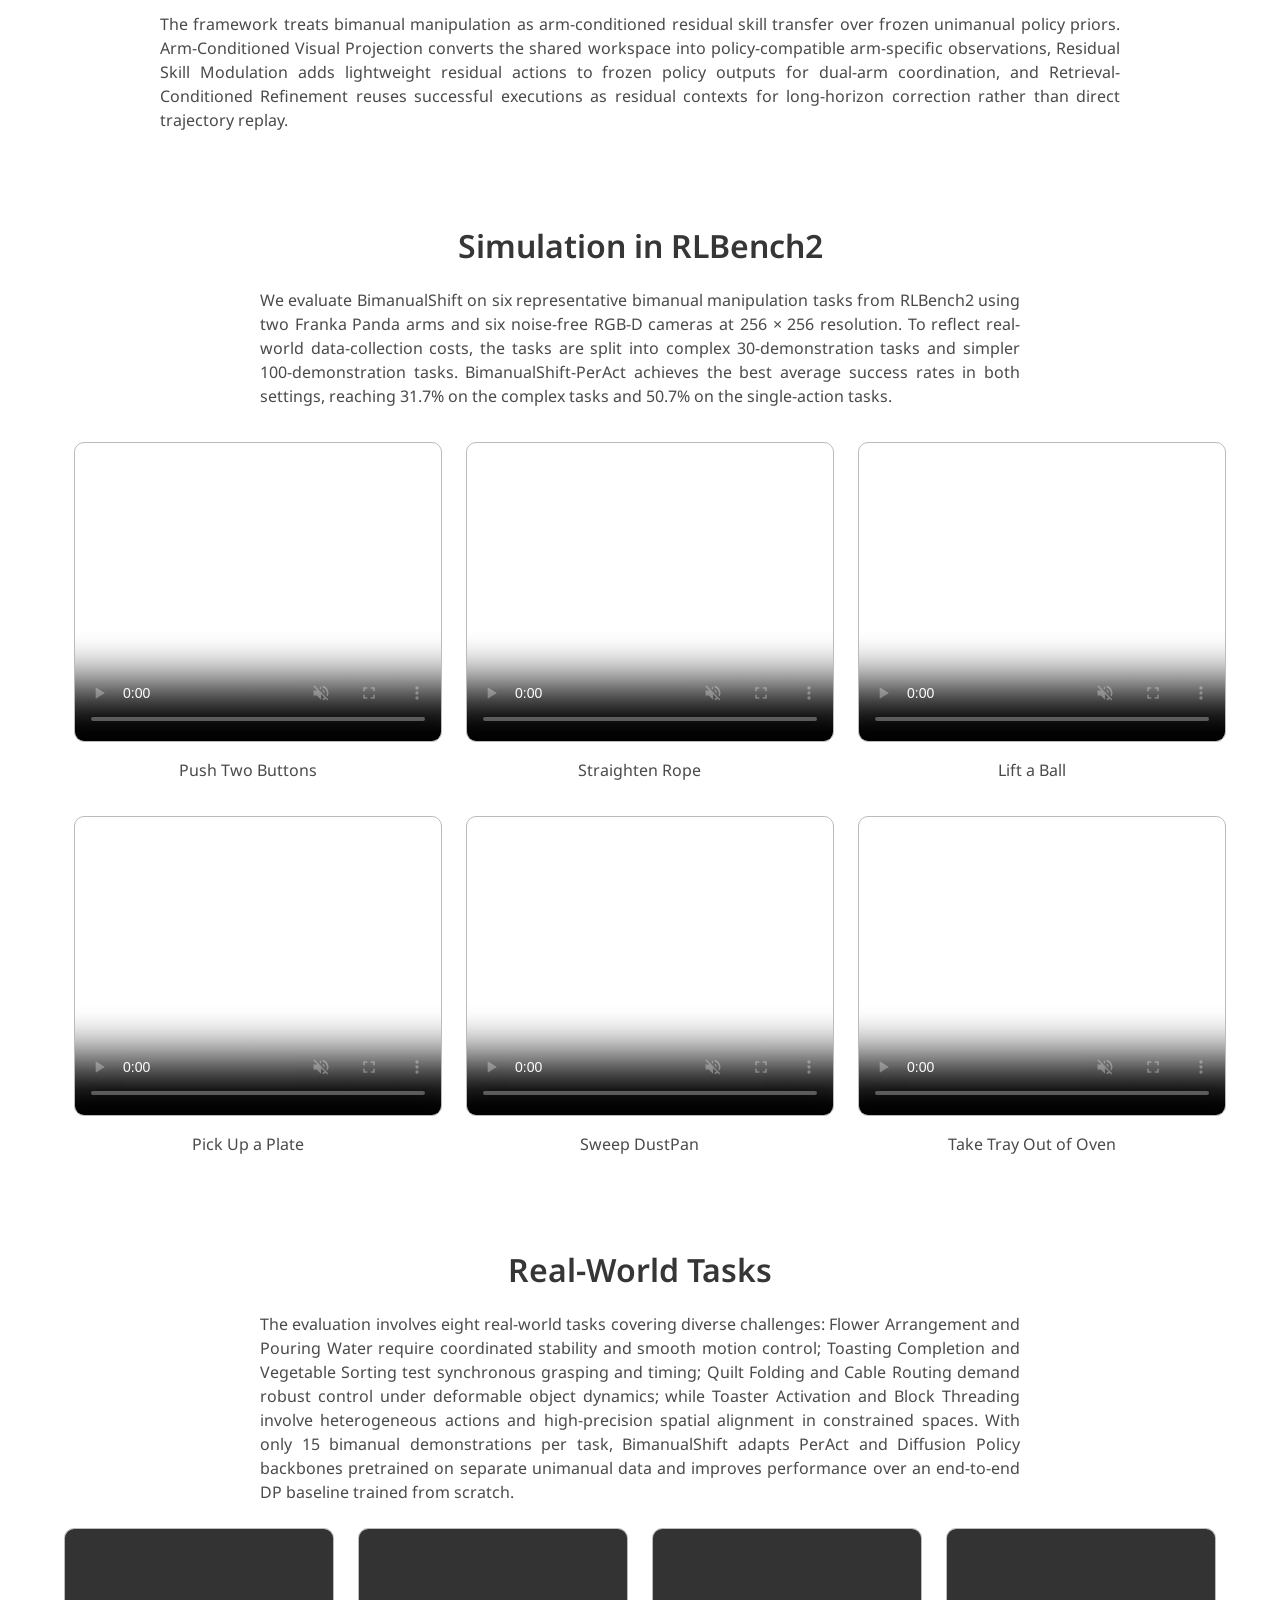
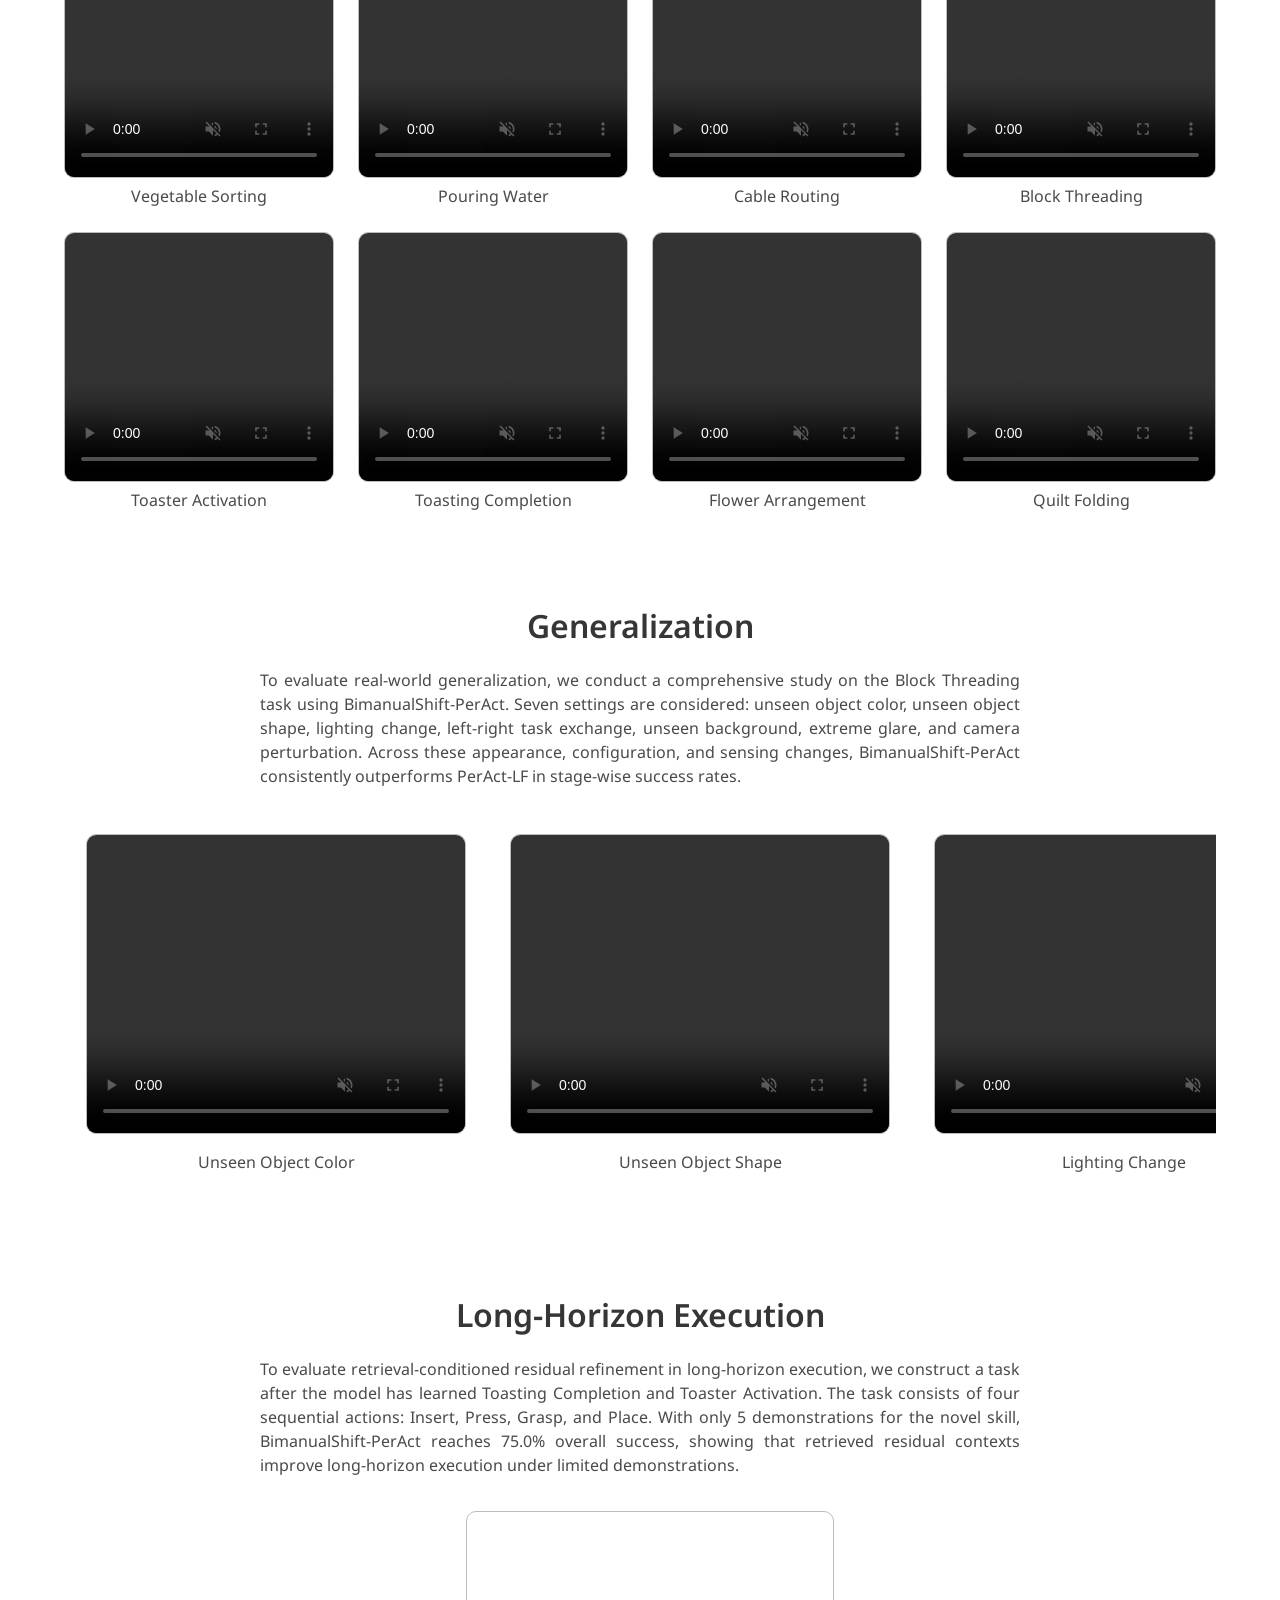
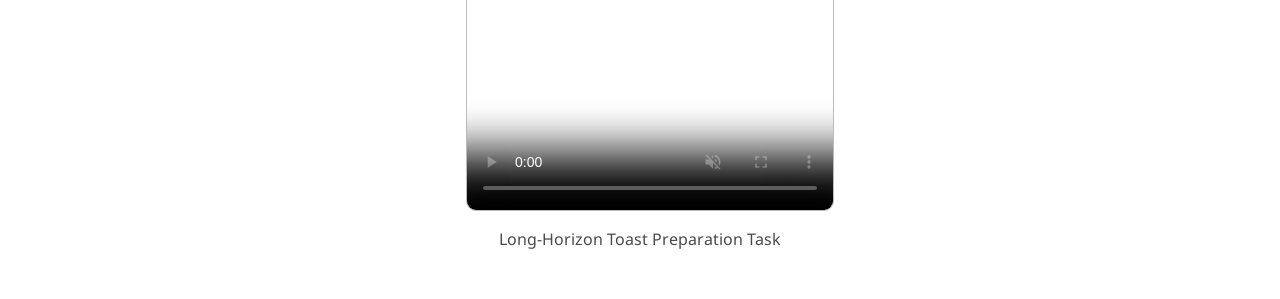
==== commit bbe3c9f7: "Rename Bift long-horizon section" ====
--- a/assets/Bift/index.html
+++ b/assets/Bift/index.html
@@ -410,14 +410,13 @@
             <p>Camera Perturbation</p>
           </div>
         </div>
-        </div>
       </div>
     </div>
   </section>
 
   <section class="section">
     <div class="container">
-      <h2 class="title is-3" style="text-align: center;">Lifelong Learning Capability</h2>
+      <h2 class="title is-3" style="text-align: center;">Long-Horizon Execution</h2>
       <div class="columns is-centered has-text-centered">
         <div class="column is-two-thirds">
           <div class="content has-text-justified">
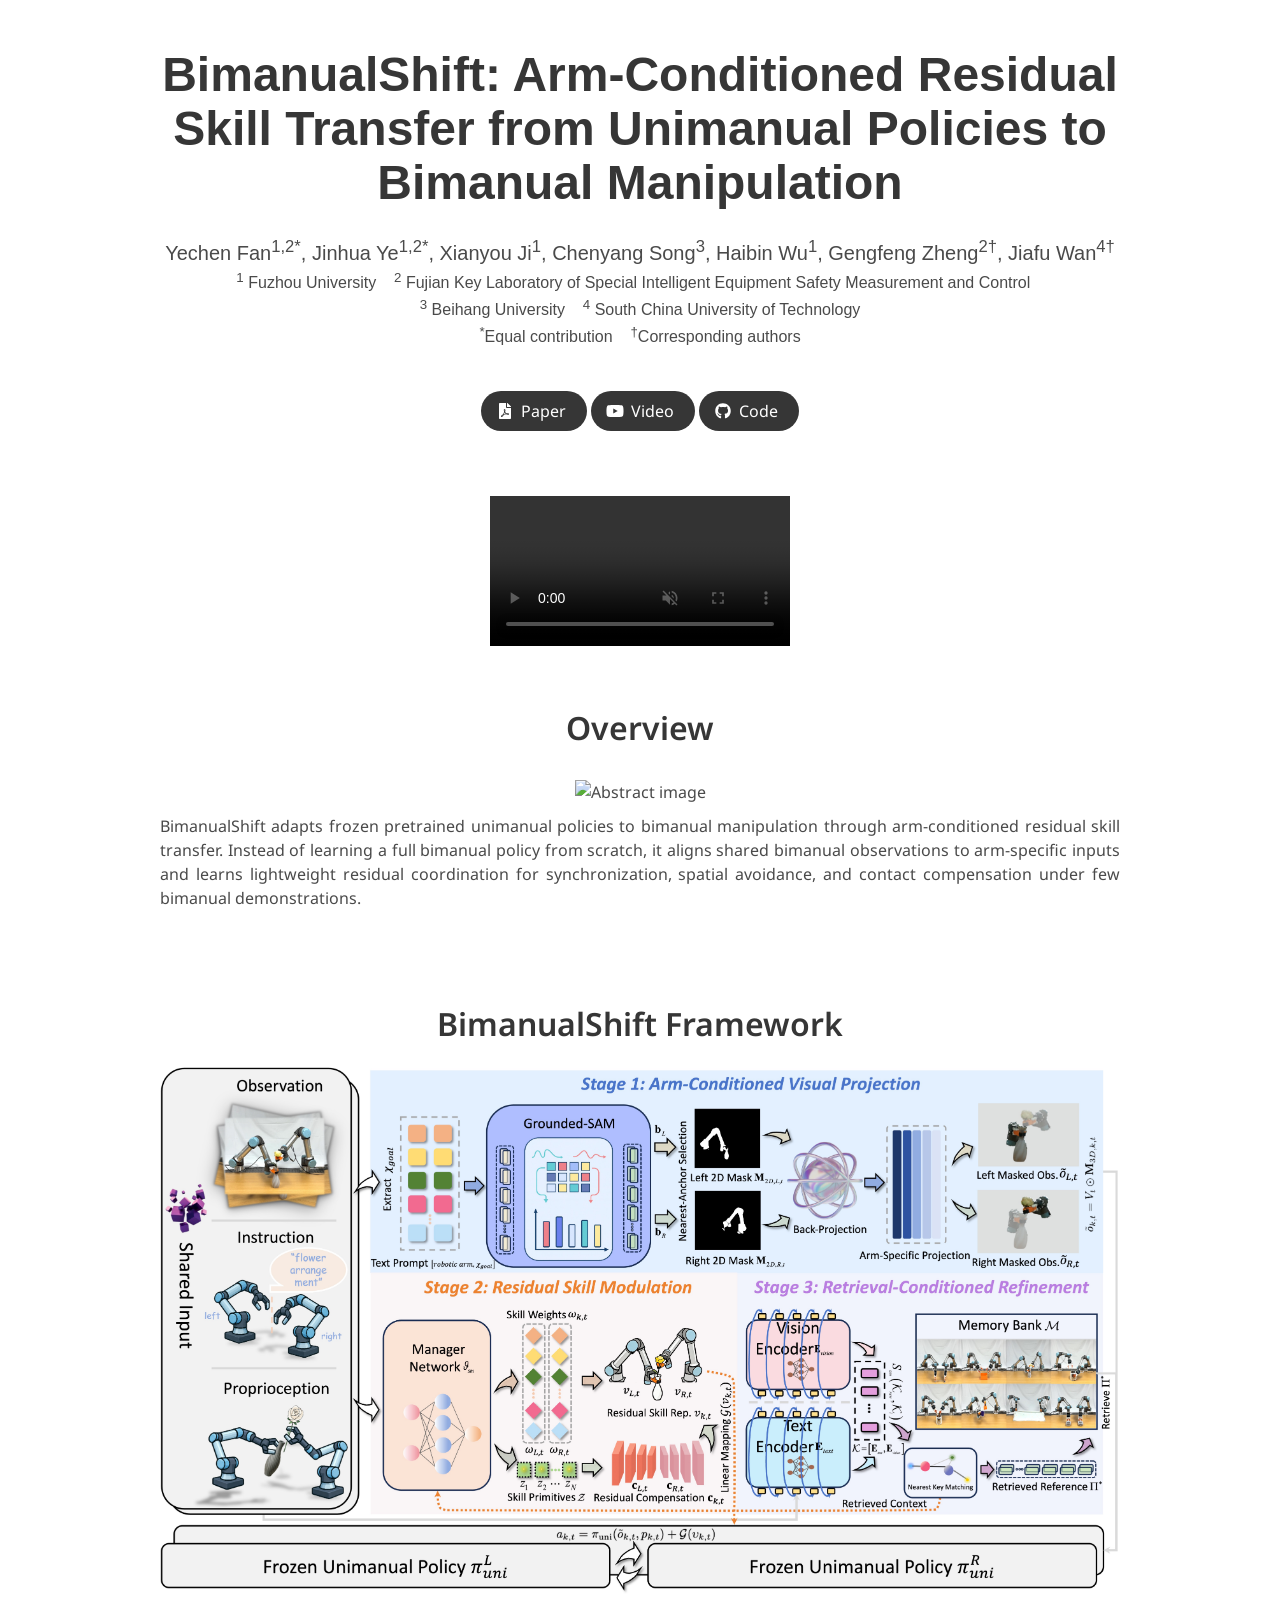
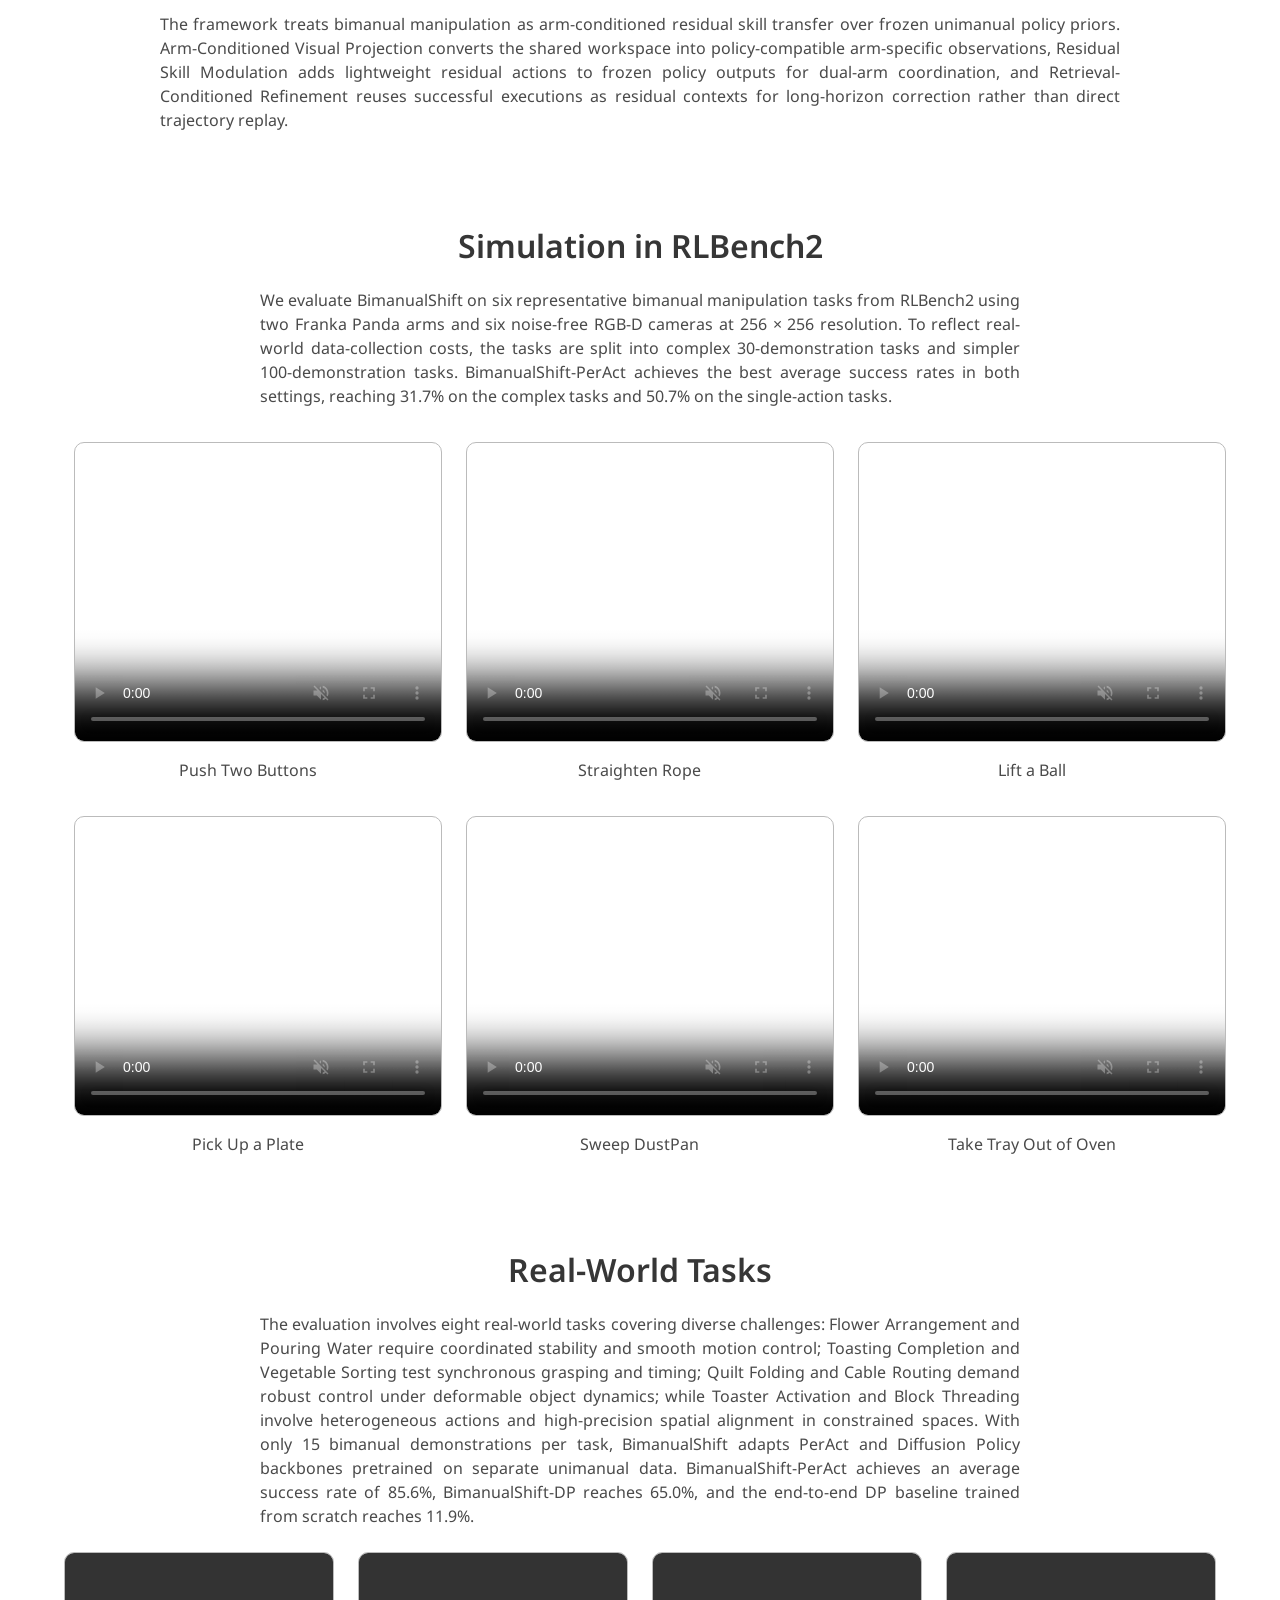
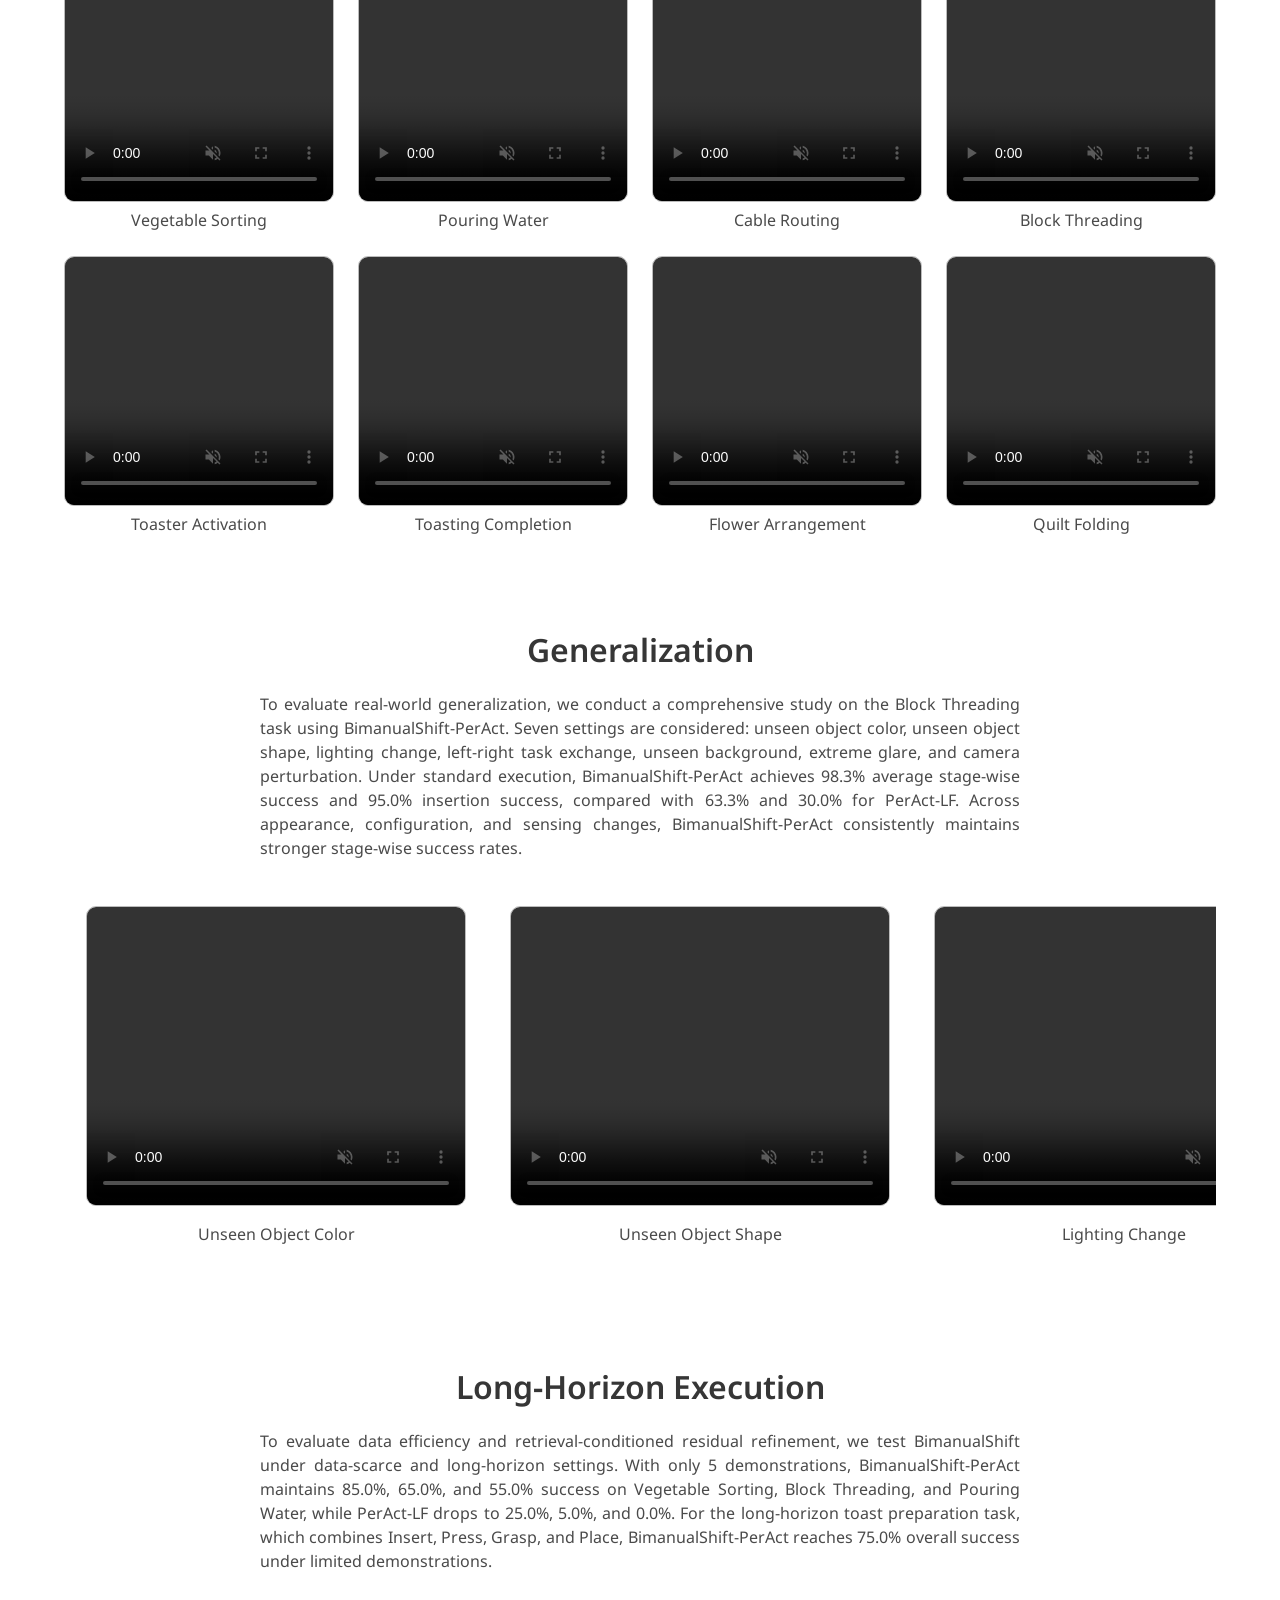
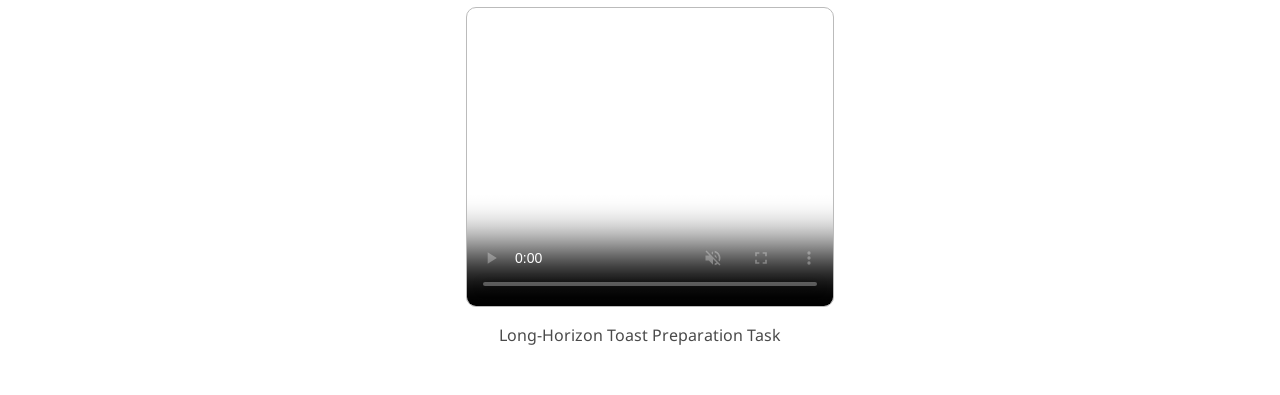
==== commit baa88195: "Align Bift page with paper results" ====
--- a/assets/Bift/index.html
+++ b/assets/Bift/index.html
@@ -99,7 +99,7 @@
               <div class="publication-links">
                 <!-- PDF Link. -->
                 <span class="link-block">
-                  <a href="" class="external-link button is-normal is-rounded is-dark">
+                  <a href="../../docs/bimanualshift.pdf" class="external-link button is-normal is-rounded is-dark" target="_blank">
                     <span class="icon">
                       <i class="fas fa-file-pdf"></i>
                     </span>
@@ -107,7 +107,7 @@
                   </a>
                 </span>
                 <span class="link-block">
-                  <a href=""
+                  <a href="../../docs/Bift.mp4"
                     class="external-link button is-normal is-rounded is-dark" target="_blank">
                     <span class="icon">
                         <i class="fab fa-youtube"></i>
@@ -139,7 +139,6 @@
           <source src="./static/videos/demo.mp4" type="video/mp4">
         </video>
       </div>
-    </div>
     </div>
   </section>
 
@@ -192,29 +191,29 @@
         </div>
         <div class="columns is-centered">
           <div class="column is-one-third has-text-centered">
-            <video controls autoplay loop muted playsinline src="./static/videos/Push Two Buttons.mp4" poster="./resources/loading-icon.gif" style="width: 380px; height: 300px; object-fit: cover; margin: 10px; border-radius: 10px; border: 1px solid #bbb;">></video>
+            <video controls autoplay loop muted playsinline src="./static/videos/Push Two Buttons.mp4" poster="./resources/loading-icon.gif" style="width: 380px; height: 300px; object-fit: cover; margin: 10px; border-radius: 10px; border: 1px solid #bbb;"></video>
             <h3 class="video-title">Push Two Buttons</h3>
           </div>
           <div class="column is-one-fourth has-text-centered">
-            <video controls autoplay loop muted playsinline src="./static/videos/Straighten Rope.mp4" poster="./resources/loading-icon.gif" style="width: 380px; height: 300px; object-fit: cover; margin: 10px; border-radius: 10px; border: 1px solid #bbb;">></video>
+            <video controls autoplay loop muted playsinline src="./static/videos/Straighten Rope.mp4" poster="./resources/loading-icon.gif" style="width: 380px; height: 300px; object-fit: cover; margin: 10px; border-radius: 10px; border: 1px solid #bbb;"></video>
             <h3 class="video-title">Straighten Rope</h3>
           </div>
           <div class="column is-one-fourth has-text-centered">
-            <video controls autoplay loop muted playsinline src="./static/videos/Lift a Ball.mp4" poster="./resources/loading-icon.gif" style="width: 380px; height: 300px; object-fit: cover; margin: 10px; border-radius: 10px; border: 1px solid #bbb;">></video>
+            <video controls autoplay loop muted playsinline src="./static/videos/Lift a Ball.mp4" poster="./resources/loading-icon.gif" style="width: 380px; height: 300px; object-fit: cover; margin: 10px; border-radius: 10px; border: 1px solid #bbb;"></video>
             <h3 class="video-title">Lift a Ball</h3>
           </div>
         </div>
         <div class="columns is-centered">
           <div class="column is-one-third has-text-centered">
-            <video controls autoplay loop muted playsinline src="./static/videos/Pick Up a Plate.mp4" poster="./resources/loading-icon.gif" style="width: 380px; height: 300px; object-fit: cover; margin: 10px; border-radius: 10px; border: 1px solid #bbb;">></video>
+            <video controls autoplay loop muted playsinline src="./static/videos/Pick Up a Plate.mp4" poster="./resources/loading-icon.gif" style="width: 380px; height: 300px; object-fit: cover; margin: 10px; border-radius: 10px; border: 1px solid #bbb;"></video>
             <h3 class="video-title">Pick Up a Plate</h3>
           </div>
           <div class="column is-one-fourth has-text-centered">
-            <video controls autoplay loop muted playsinline src="./static/videos/Sweep DustPan.mp4" poster="./resources/loading-icon.gif" style="width: 380px; height: 300px; object-fit: cover; margin: 10px; border-radius: 10px; border: 1px solid #bbb;">></video>
+            <video controls autoplay loop muted playsinline src="./static/videos/Sweep DustPan.mp4" poster="./resources/loading-icon.gif" style="width: 380px; height: 300px; object-fit: cover; margin: 10px; border-radius: 10px; border: 1px solid #bbb;"></video>
             <h3 class="video-title">Sweep DustPan</h3>
           </div>
           <div class="column is-one-fourth has-text-centered">
-            <video controls autoplay loop muted playsinline src="./static/videos/Take Tray Out of Oven.mp4" poster="./resources/loading-icon.gif" style="width: 380px; height: 300px; object-fit: cover; margin: 10px; border-radius: 10px; border: 1px solid #bbb;">></video>
+            <video controls autoplay loop muted playsinline src="./static/videos/Take Tray Out of Oven.mp4" poster="./resources/loading-icon.gif" style="width: 380px; height: 300px; object-fit: cover; margin: 10px; border-radius: 10px; border: 1px solid #bbb;"></video>
             <h3 class="video-title">Take Tray Out of Oven</h3>
           </div>
         </div>
@@ -228,7 +227,7 @@
         <div class="column is-two-thirds">
           <div class="content has-text-justified">
             <p>
-            The evaluation involves eight real-world tasks covering diverse challenges: Flower Arrangement and Pouring Water require coordinated stability and smooth motion control; Toasting Completion and Vegetable Sorting test synchronous grasping and timing; Quilt Folding and Cable Routing demand robust control under deformable object dynamics; while Toaster Activation and Block Threading involve heterogeneous actions and high-precision spatial alignment in constrained spaces. With only 15 bimanual demonstrations per task, BimanualShift adapts PerAct and Diffusion Policy backbones pretrained on separate unimanual data and improves performance over an end-to-end DP baseline trained from scratch.
+            The evaluation involves eight real-world tasks covering diverse challenges: Flower Arrangement and Pouring Water require coordinated stability and smooth motion control; Toasting Completion and Vegetable Sorting test synchronous grasping and timing; Quilt Folding and Cable Routing demand robust control under deformable object dynamics; while Toaster Activation and Block Threading involve heterogeneous actions and high-precision spatial alignment in constrained spaces. With only 15 bimanual demonstrations per task, BimanualShift adapts PerAct and Diffusion Policy backbones pretrained on separate unimanual data. BimanualShift-PerAct achieves an average success rate of 85.6%, BimanualShift-DP reaches 65.0%, and the end-to-end DP baseline trained from scratch reaches 11.9%.
             </p>
           </div>
         </div>
@@ -304,7 +303,7 @@
         <div class="column is-two-thirds">
           <div class="content has-text-justified">
             <p>
-              To evaluate real-world generalization, we conduct a comprehensive study on the Block Threading task using BimanualShift-PerAct. Seven settings are considered: unseen object color, unseen object shape, lighting change, left-right task exchange, unseen background, extreme glare, and camera perturbation. Across these appearance, configuration, and sensing changes, BimanualShift-PerAct consistently outperforms PerAct-LF in stage-wise success rates.
+              To evaluate real-world generalization, we conduct a comprehensive study on the Block Threading task using BimanualShift-PerAct. Seven settings are considered: unseen object color, unseen object shape, lighting change, left-right task exchange, unseen background, extreme glare, and camera perturbation. Under standard execution, BimanualShift-PerAct achieves 98.3% average stage-wise success and 95.0% insertion success, compared with 63.3% and 30.0% for PerAct-LF. Across appearance, configuration, and sensing changes, BimanualShift-PerAct consistently maintains stronger stage-wise success rates.
             </p>
           </div>
         </div>
@@ -421,14 +420,14 @@
         <div class="column is-two-thirds">
           <div class="content has-text-justified">
             <p>
-              To evaluate retrieval-conditioned residual refinement in long-horizon execution, we construct a task after the model has learned Toasting Completion and Toaster Activation. The task consists of four sequential actions: Insert, Press, Grasp, and Place. With only 5 demonstrations for the novel skill, BimanualShift-PerAct reaches 75.0% overall success, showing that retrieved residual contexts improve long-horizon execution under limited demonstrations.
+              To evaluate data efficiency and retrieval-conditioned residual refinement, we test BimanualShift under data-scarce and long-horizon settings. With only 5 demonstrations, BimanualShift-PerAct maintains 85.0%, 65.0%, and 55.0% success on Vegetable Sorting, Block Threading, and Pouring Water, while PerAct-LF drops to 25.0%, 5.0%, and 0.0%. For the long-horizon toast preparation task, which combines Insert, Press, Grasp, and Place, BimanualShift-PerAct reaches 75.0% overall success under limited demonstrations.
             </p>
           </div>
         </div>
       </div>
       <div class="columns is-centered">
         <div class="column is-one-third has-text-centered">
-          <video controls autoplay loop muted playsinline src="./static/videos/16_1.mp4" poster="./resources/loading-icon.gif" style="width: 380px; height: 300px; object-fit: cover; margin: 10px; border-radius: 10px; border: 1px solid #bbb;">></video>
+          <video controls autoplay loop muted playsinline src="./static/videos/16_1.mp4" poster="./resources/loading-icon.gif" style="width: 380px; height: 300px; object-fit: cover; margin: 10px; border-radius: 10px; border: 1px solid #bbb;"></video>
           <h3 class="video-title">Long-Horizon Toast Preparation Task</h3>
         </div>
       </div>
@@ -440,11 +439,11 @@
         <h2 class="title">Citation</h2>
         If you find our work helpful, please cite us:
         <div style="position: relative;">
-            <pre><code id="bibtex-code">@article{liu2024rdt,
-    title={RDT-1B: a Diffusion Foundation Model for Bimanual Manipulation},
-    author={Liu, Songming and Wu, Lingxuan and Li, Bangguo and Tan, Hengkai and Chen, Huayu and Wang, Zhengyi and Xu, Ke and Su, Hang and Zhu, Jun},
-    journal={arXiv preprint arXiv:2410.07864},
-    year={2024}
+            <pre><code id="bibtex-code">@article{fan2026bimanualshift,
+    title={BimanualShift: Arm-Conditioned Residual Skill Transfer from Unimanual Policies to Bimanual Manipulation},
+    author={Fan, Yechen and Ye, Jinhua and Ji, Xianyou and Song, Chenyang and Wu, Haibin and Zheng, Gengfeng and Wan, Jiafu},
+    journal={IEEE Robotics and Automation Letters},
+    year={2026}
 }</code></pre>
             <button onclick="copyToClipboard()" style="position: absolute; top: 5px; right: 5px; background: none; border: none; cursor: pointer;">
                 粘贴图标，可以使用Font Awesome 图标库
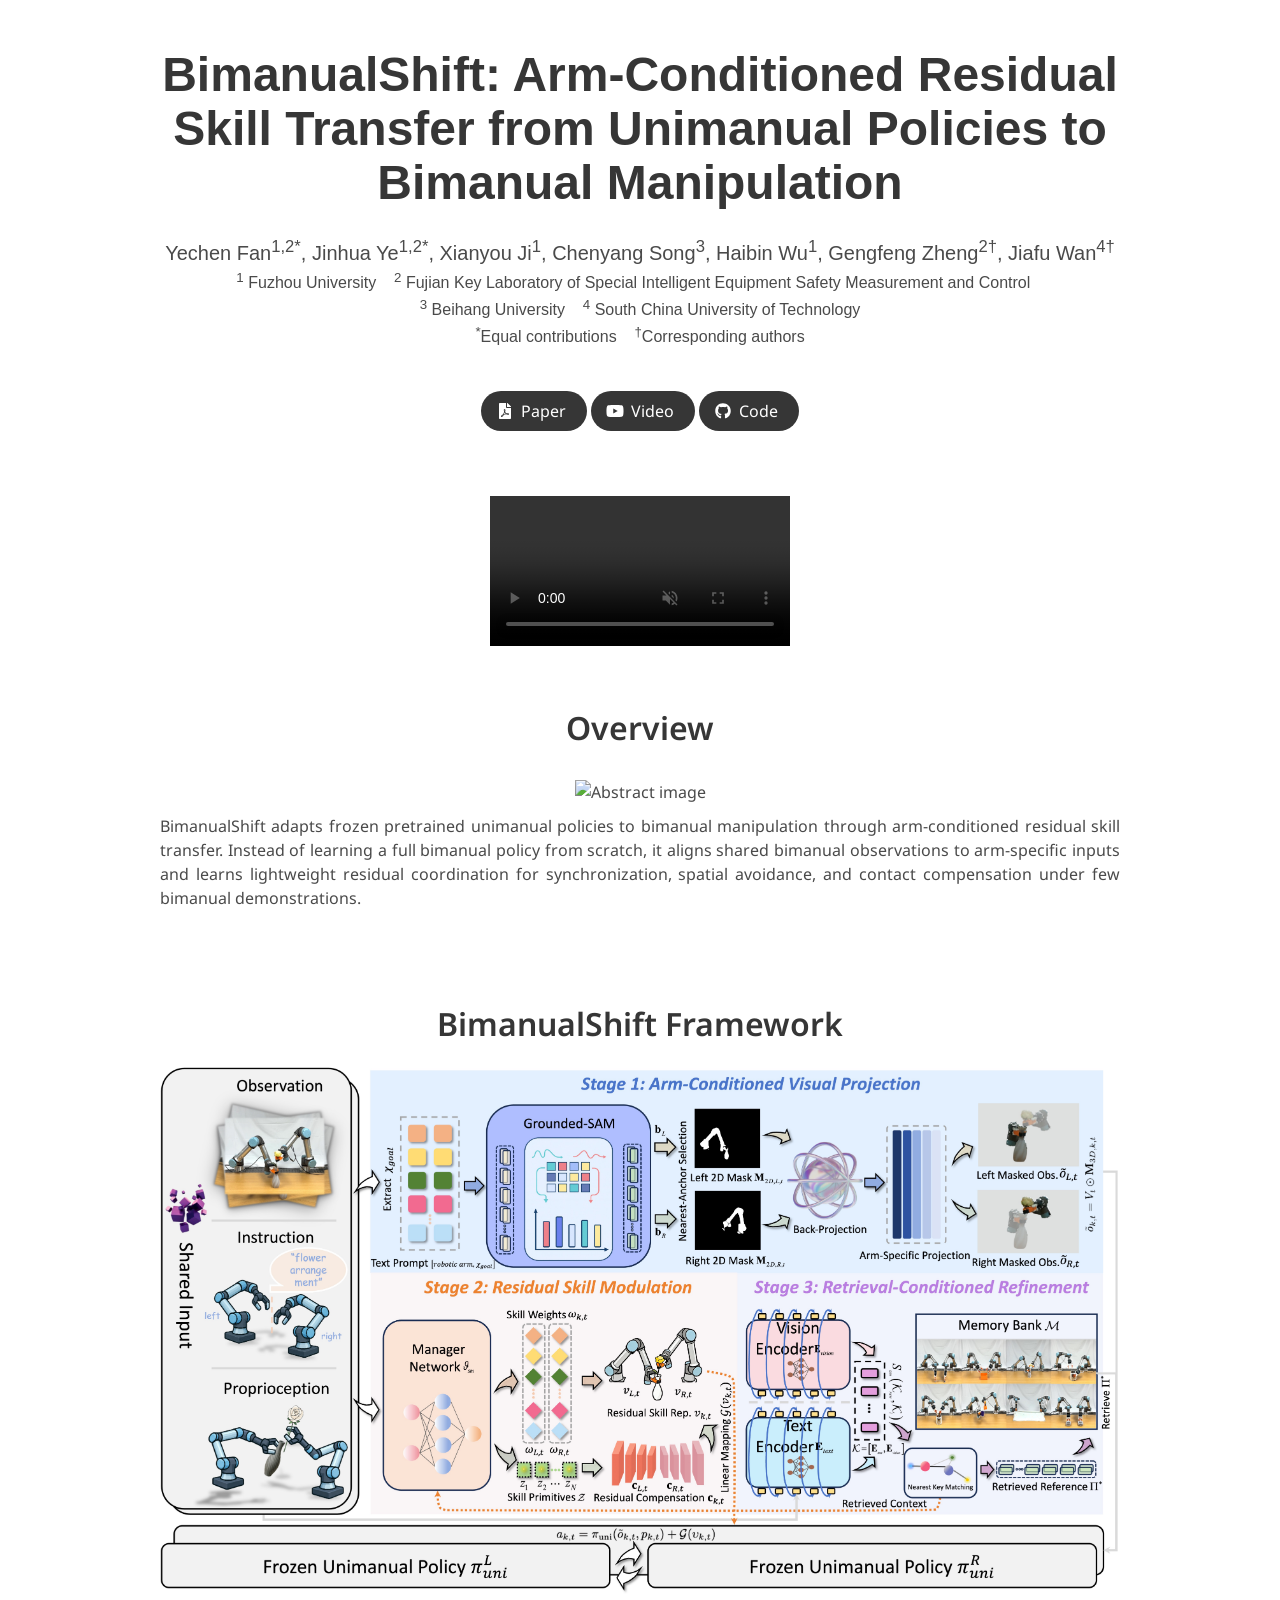
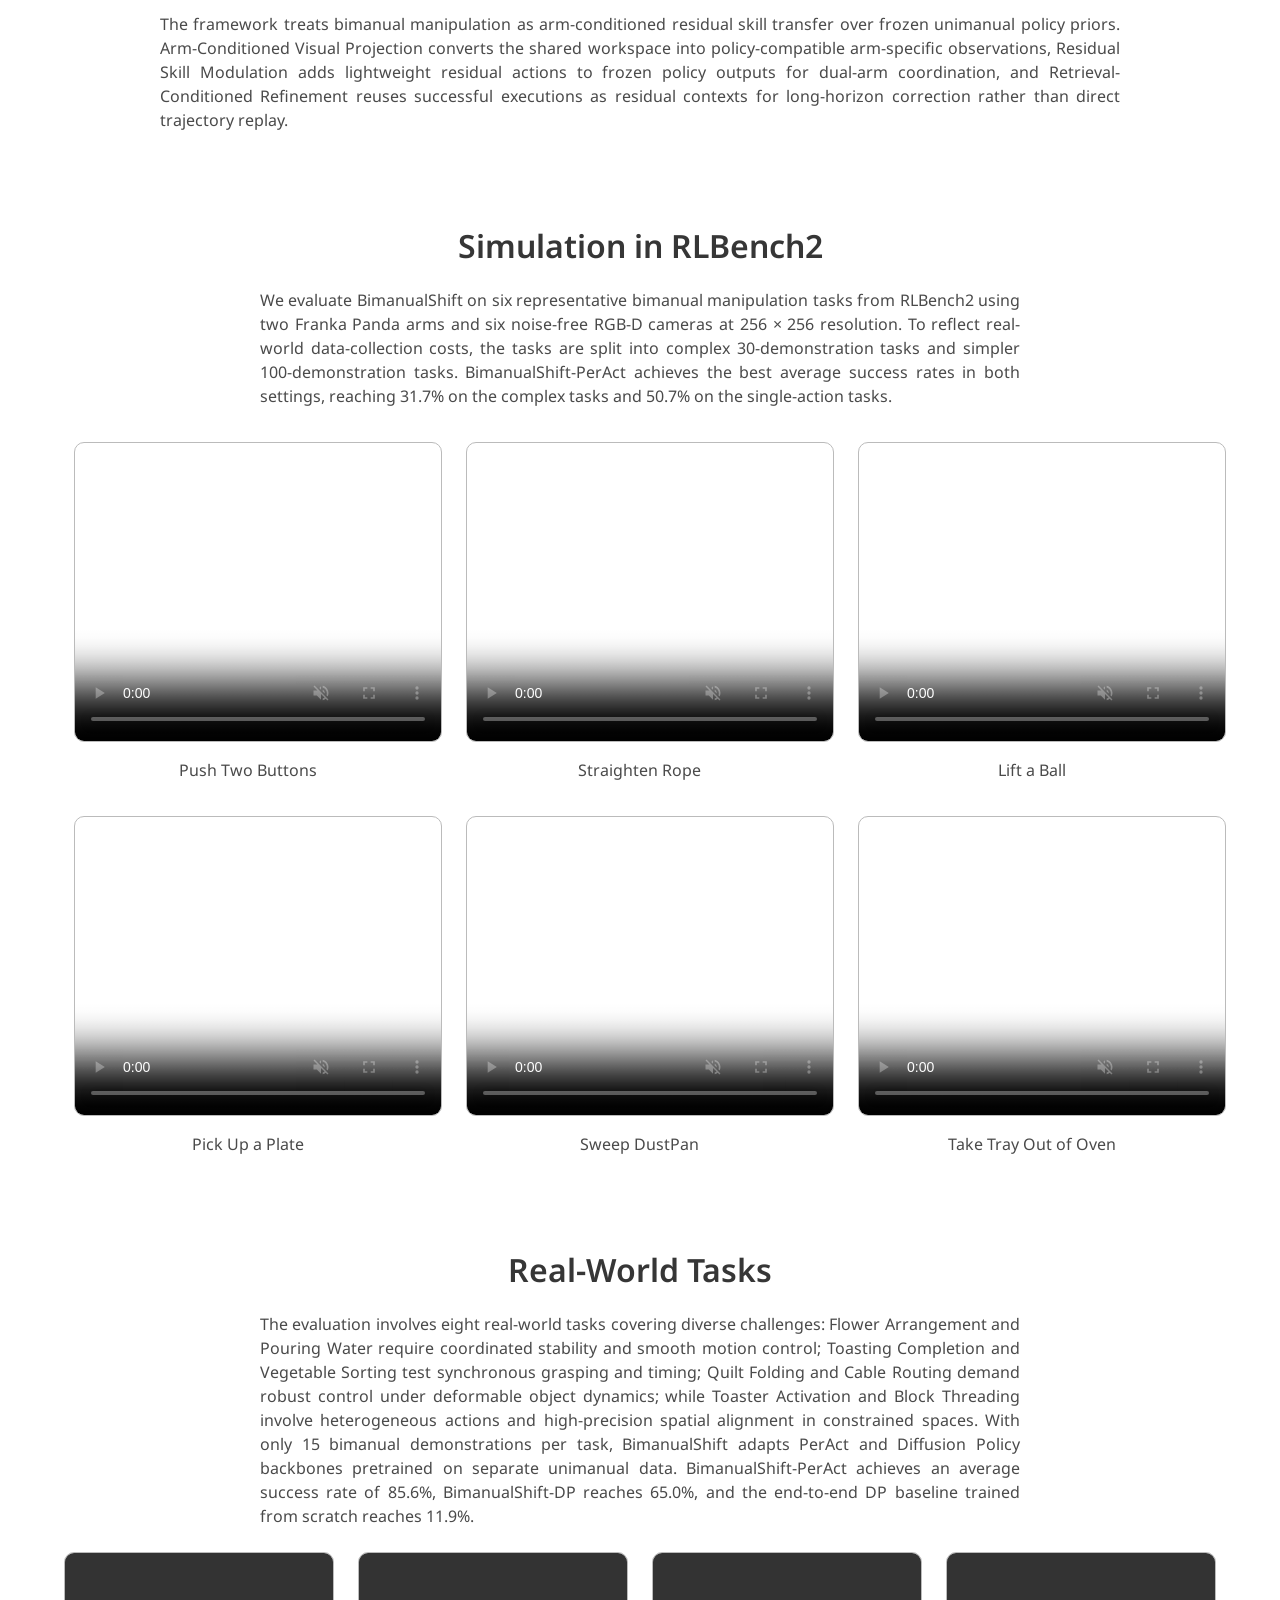
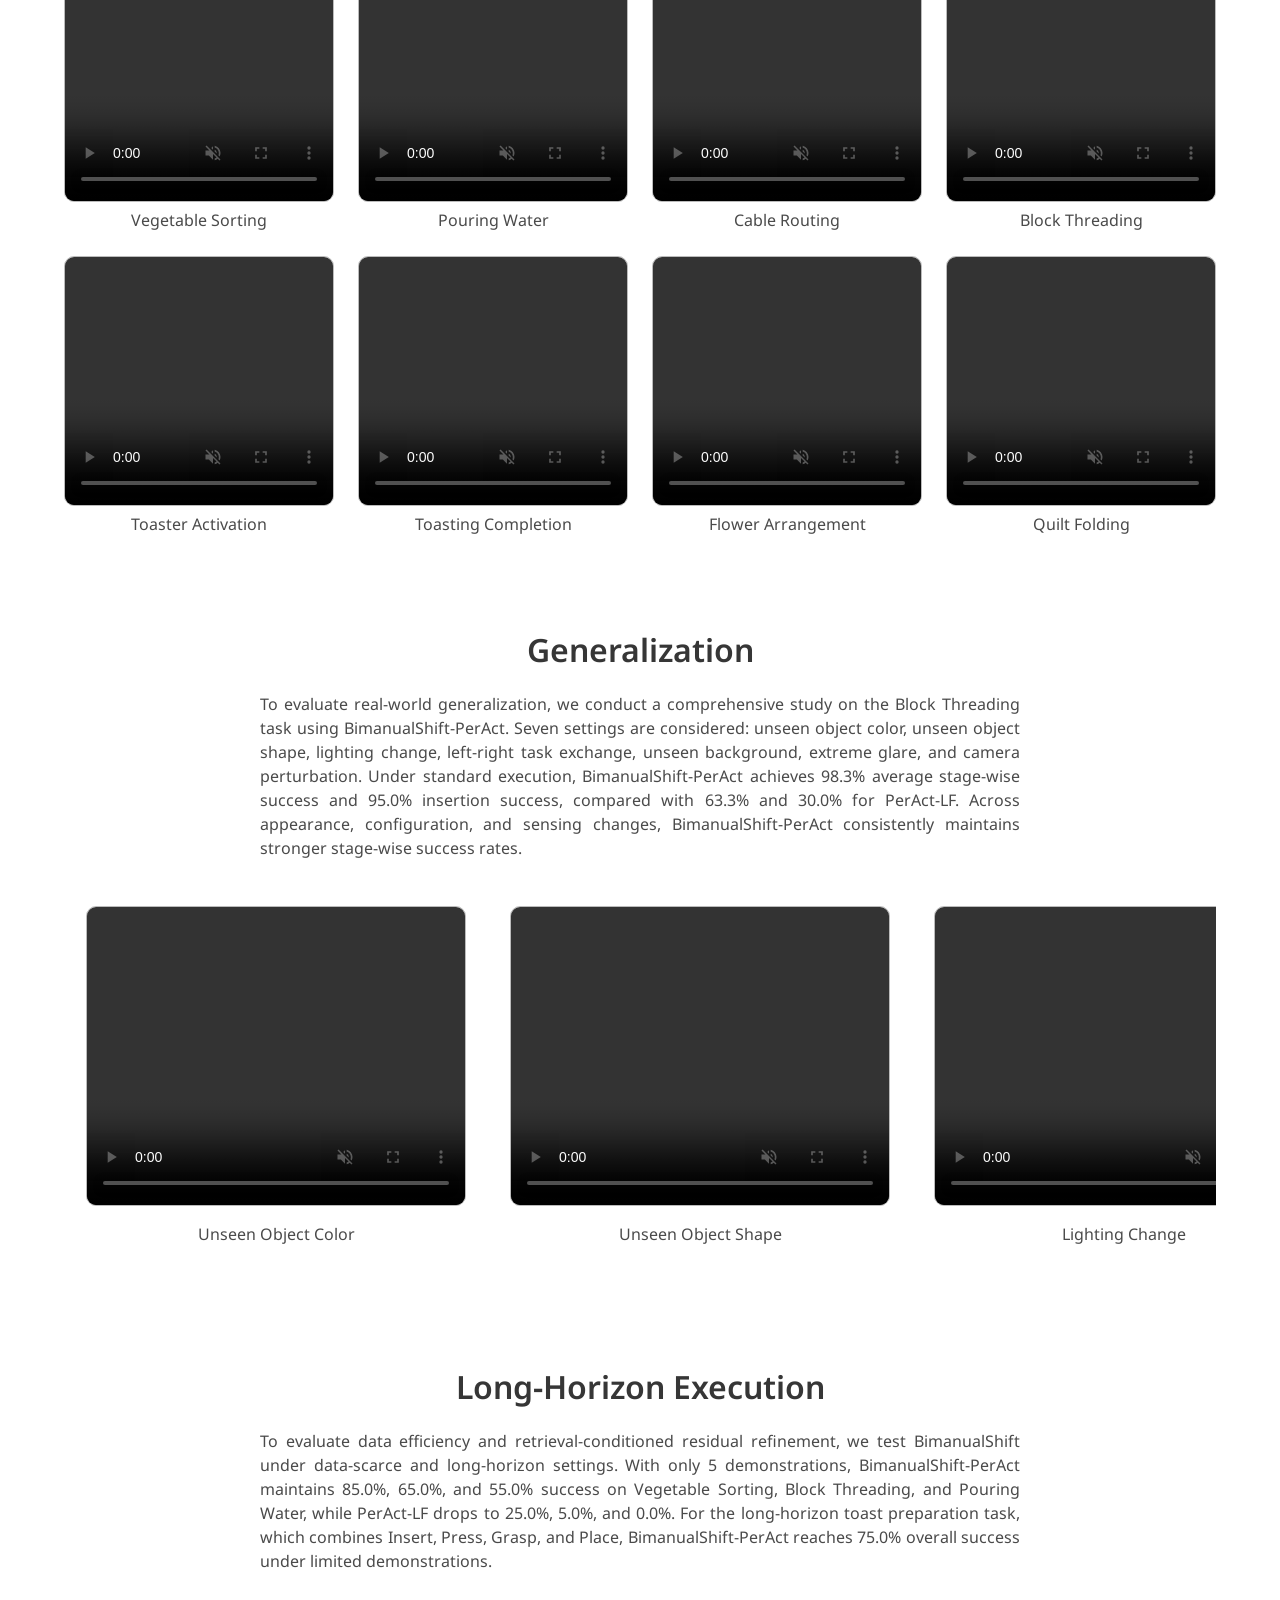
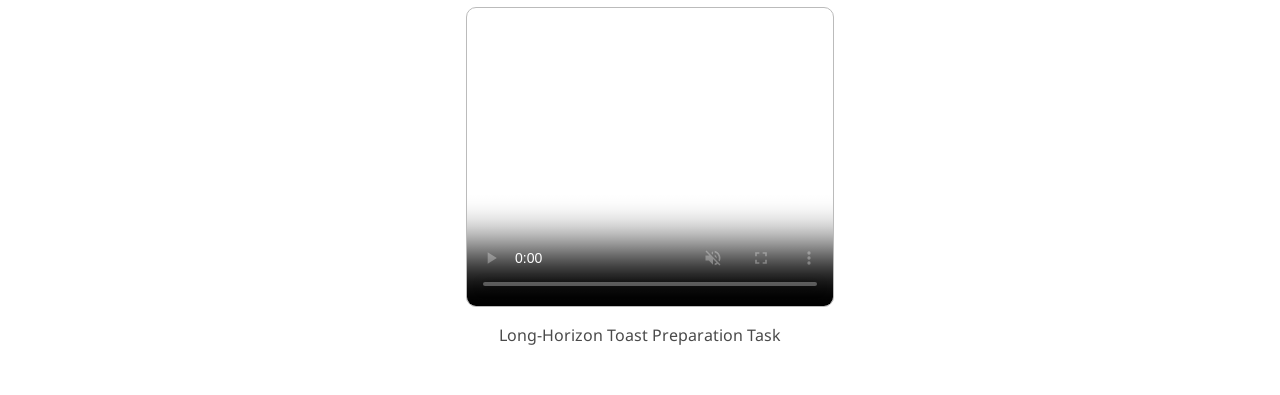
==== commit b46a204c: "Normalize project author footnotes" ====
--- a/assets/Bift/index.html
+++ b/assets/Bift/index.html
@@ -87,7 +87,7 @@
                 </div>
                 <div class="is-size-6 publication-authors">
                   <span class="author-block">
-                    <sup>*</sup>Equal contribution &nbsp;&nbsp;
+                    <sup>*</sup>Equal contributions &nbsp;&nbsp;
                   </span>
                   <span class="author-block">
                     <sup>†</sup>Corresponding authors
